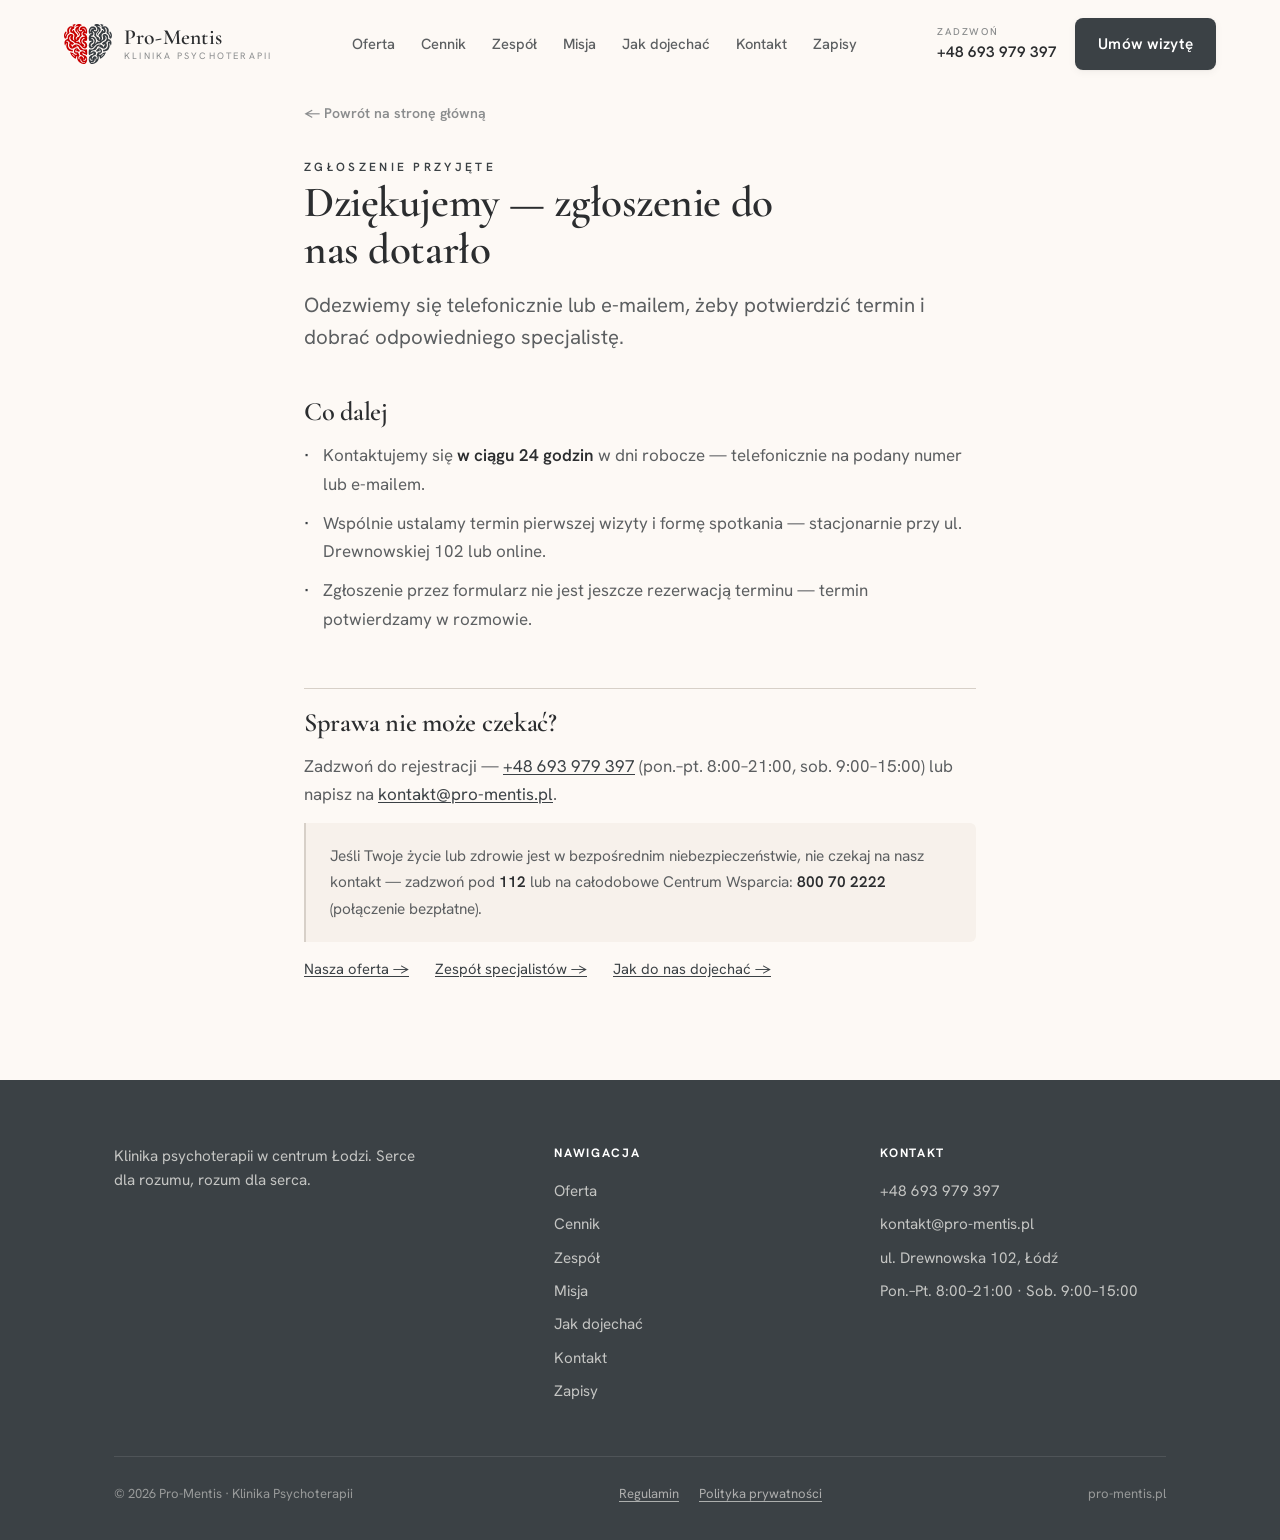
==== dziekujemy.html @ 6a3ab90f "Strony prawne, widget ZnanyLekarz i audyt przed startem Dokumenty klienta jako podstrony: - regulami" ====
<!DOCTYPE html>
<html lang="pl"
      data-atmo="cream"
      data-accent="minimal"
      data-anim="scale"
      data-shape="sharp"
      data-density="regular"
      data-font="cormorant"
      data-bodyfont="hanken">
<head>
<meta charset="UTF-8">
<meta name="viewport" content="width=device-width, initial-scale=1.0">
<title>Dziękujemy za zgłoszenie — Pro-Mentis</title>
<meta name="description" content="Zgłoszenie do Kliniki Psychoterapii Pro-Mentis zostało przyjęte — odezwiemy się w ciągu 24 godzin, żeby potwierdzić termin.">
<meta name="robots" content="noindex, follow">
<link rel="icon" type="image/svg+xml" href="assets/img/logo-heart.svg">
<link rel="preconnect" href="https://fonts.googleapis.com">
<link rel="preconnect" href="https://fonts.gstatic.com" crossorigin>
<link href="https://fonts.googleapis.com/css2?family=Cormorant+Garamond:ital,wght@0,500;0,600;0,700;1,500;1,600&family=Hanken+Grotesk:wght@400;500;600;700&display=swap" rel="stylesheet">
<link rel="stylesheet" href="assets/css/styles.css">
<link rel="stylesheet" href="assets/css/variants.css">
</head>
<body>

<!-- ============ HEADER ============ -->
<header class="site-header" id="header">
  <a class="brand" href="index.html" aria-label="Pro-Mentis — strona główna">
    <img src="assets/img/logo-heart.svg" alt="">
    <span class="brand-text">
      <b>Pro-Mentis</b>
      <span>Klinika Psychoterapii</span>
    </span>
  </a>

  <nav class="nav" id="nav-main" aria-label="Główna nawigacja">
    <div class="nav-links">
      <a href="index.html#oferta">Oferta</a>
      <a href="index.html#cennik">Cennik</a>
      <a href="index.html#zespol">Zespół</a>
      <a href="index.html#misja">Misja</a>
      <a href="index.html#dojazd">Jak dojechać</a>
      <a href="index.html#kontakt">Kontakt</a>
      <a href="index.html#zapisy">Zapisy</a>
    </div>
    <a class="nav-phone" href="tel:+48693979397">Zadzwoń: +48 693 979 397</a>
  </nav>

  <div class="header-cta">
    <a class="phone-link" href="tel:+48693979397">
      <span class="phone-text"><small>Zadzwoń</small>+48 693 979 397</span>
    </a>
    <a class="btn btn-primary" href="index.html#zapisy">Umów wizytę</a>
    <button class="menu-toggle" type="button" aria-label="Menu nawigacji" aria-expanded="false" aria-controls="nav-main">
      <span></span><span></span><span></span>
    </button>
  </div>
</header>

<main id="top">
  <section class="legal legal-thanks">
    <div class="wrap">
      <a class="legal-back" href="index.html">← Powrót na stronę główną</a>

      <div class="legal-head">
        <span class="eyebrow">Zgłoszenie przyjęte</span>
        <h1>Dziękujemy — zgłoszenie do nas dotarło</h1>
        <p class="lede">Odezwiemy się telefonicznie lub e-mailem, żeby potwierdzić termin i dobrać odpowiedniego specjalistę.</p>
      </div>

      <div class="legal-body">
        <h2>Co dalej</h2>
        <ul class="legal-plain">
          <li>Kontaktujemy się <b>w ciągu 24 godzin</b> w dni robocze — telefonicznie na podany numer lub e-mailem.</li>
          <li>Wspólnie ustalamy termin pierwszej wizyty i formę spotkania — stacjonarnie przy ul. Drewnowskiej 102 lub online.</li>
          <li>Zgłoszenie przez formularz nie jest jeszcze rezerwacją terminu — termin potwierdzamy w rozmowie.</li>
        </ul>

        <h2>Sprawa nie może czekać?</h2>
        <p>Zadzwoń do rejestracji — <a href="tel:+48693979397">+48 693 979 397</a> (pon.–pt. 8:00–21:00, sob. 9:00–15:00) lub napisz na <a href="mailto:kontakt@pro-mentis.pl">kontakt@pro-mentis.pl</a>.</p>
        <p class="legal-note">Jeśli Twoje życie lub zdrowie jest w bezpośrednim niebezpieczeństwie, nie czekaj na nasz kontakt — zadzwoń pod <b>112</b> lub na całodobowe Centrum Wsparcia: <b>800 70 2222</b> (połączenie bezpłatne).</p>

        <p class="legal-sibling">
          <a href="index.html#oferta">Nasza oferta →</a>
          <a href="index.html#zespol">Zespół specjalistów →</a>
          <a href="index.html#dojazd">Jak do nas dojechać →</a>
        </p>
      </div>
    </div>
  </section>
</main>

<!-- ============ FOOTER ============ -->
<footer class="site-footer">
  <div class="wrap">
    <div class="footer-top">
      <div class="footer-brand">
        <p>Klinika psychoterapii w centrum Łodzi. Serce dla rozumu, rozum dla serca.</p>
      </div>
      <div class="footer-col">
        <h5>Nawigacja</h5>
        <a href="index.html#oferta">Oferta</a>
        <a href="index.html#cennik">Cennik</a>
        <a href="index.html#zespol">Zespół</a>
        <a href="index.html#misja">Misja</a>
        <a href="index.html#dojazd">Jak dojechać</a>
        <a href="index.html#kontakt">Kontakt</a>
        <a href="index.html#zapisy">Zapisy</a>
      </div>
      <div class="footer-col">
        <h5>Kontakt</h5>
        <a href="tel:+48693979397">+48 693 979 397</a>
        <a href="mailto:kontakt@pro-mentis.pl">kontakt@pro-mentis.pl</a>
        <a href="https://www.google.com/maps/search/?api=1&amp;query=ul.+Drewnowska+102,+Łódź" target="_blank" rel="noopener">ul. Drewnowska 102, Łódź</a>
        <p>Pon.–Pt. 8:00–21:00 · Sob. 9:00–15:00</p>
      </div>
    </div>
    <div class="footer-bottom">
      <span>© 2026 Pro-Mentis · Klinika Psychoterapii</span>
      <span class="footer-legal">
        <a href="regulamin.html">Regulamin</a>
        <a href="polityka-prywatnosci.html">Polityka prywatności</a>
      </span>
      <span>pro-mentis.pl</span>
    </div>
  </div>
</footer>

<!-- ============ SCRIPTS ============ -->
<script>
/* menu mobilne + sticky header — te same efekty co na stronie głównej */
(function () {
  var header = document.getElementById('header');
  var toggle = header && header.querySelector('.menu-toggle');
  var nav = document.getElementById('nav-main');
  if (!toggle || !nav) return;
  var close = function () {
    header.classList.remove('nav-open');
    toggle.setAttribute('aria-expanded', 'false');
  };
  toggle.addEventListener('click', function () {
    var open = header.classList.toggle('nav-open');
    toggle.setAttribute('aria-expanded', open ? 'true' : 'false');
  });
  Array.prototype.forEach.call(nav.querySelectorAll('a'), function (link) {
    link.addEventListener('click', close);
  });
  document.addEventListener('keydown', function (e) { if (e.key === 'Escape') close(); });
  document.addEventListener('click', function (e) {
    if (header.classList.contains('nav-open') && !header.contains(e.target)) close();
  });
  window.addEventListener('resize', function () { if (window.innerWidth > 980) close(); });
})();

/* sticky header */
(function () {
  var header = document.getElementById('header');
  var onScroll = function () {
    if (window.scrollY > 60) header.classList.add('scrolled');
    else header.classList.remove('scrolled');
  };
  window.addEventListener('scroll', onScroll, { passive: true });
  onScroll();
})();
</script>

</body>
</html>
---- assets/css/styles.css ----
/* ============================================================
   Pro-Mentis — Klinika Psychoterapii
   Warm, calm, editorial. Brand: heart+brain (red #ce351e / charcoal #3b4145)
   ============================================================ */

/* ---------- Design tokens ---------- */
:root {
  /* warm neutral surfaces (atmosphere: "cream" default) */
  --bg:        oklch(0.985 0.007 73);
  --surface:   oklch(0.962 0.011 71);
  --surface-2: oklch(0.935 0.014 69);
  --line:      oklch(0.86 0.013 68);

  /* ink */
  --ink:       #2b2d2f;
  --ink-soft:  #5c5f61;
  --ink-faint: #8b8d8e;

  /* brand */
  --red:       #ce351e;
  --red-deep:  #a82a17;
  --charcoal:  #3b4145;
  --clay:      oklch(0.7 0.035 60);

  /* accent driver (tweakable intensity) */
  --accent:        var(--red);
  --accent-ink:    var(--red-deep);
  --accent-tint:   color-mix(in oklab, var(--red) 9%, var(--bg));
  --accent-line:   color-mix(in oklab, var(--red) 30%, var(--line));

  --font-display: "Cormorant Garamond", Georgia, serif;
  --font-body:    "Hanken Grotesk", system-ui, sans-serif;

  --maxw: 1180px;
  --pad: clamp(20px, 5vw, 64px);
  --radius: 4px;

  --shadow-sm: 0 1px 2px rgba(43,45,47,.04), 0 2px 8px rgba(43,45,47,.05);
  --shadow-md: 0 6px 24px rgba(43,45,47,.07), 0 2px 6px rgba(43,45,47,.05);
  --shadow-lg: 0 24px 60px -20px rgba(43,45,47,.22);
}

/* atmosphere variants */
:root[data-atmo="paper"] {
  --bg:        oklch(0.992 0.004 78);
  --surface:   oklch(0.97 0.006 76);
  --surface-2: oklch(0.945 0.008 74);
  --line:      oklch(0.88 0.008 72);
}
:root[data-atmo="cool"] {
  --bg:        oklch(0.984 0.004 230);
  --surface:   oklch(0.958 0.006 232);
  --surface-2: oklch(0.93 0.008 234);
  --line:      oklch(0.87 0.008 235);
  --ink:       #2a2e31;
  --ink-soft:  #565b5f;
  --clay:      oklch(0.7 0.02 235);
}

/* accent intensity variants */
:root[data-accent="minimal"] {
  --accent:      var(--charcoal);
  --accent-ink:  var(--charcoal);
  --accent-tint: color-mix(in oklab, var(--charcoal) 7%, var(--bg));
  --accent-line: var(--line);
}
:root[data-accent="expressive"] {
  --accent-tint: color-mix(in oklab, var(--red) 14%, var(--bg));
  --accent-line: color-mix(in oklab, var(--red) 45%, var(--line));
}

/* heading font variants */
:root[data-font="lora"]     { --font-display: "Lora", Georgia, serif; }
:root[data-font="playfair"] { --font-display: "Playfair Display", Georgia, serif; }

/* ---------- Reset ---------- */
*, *::before, *::after { box-sizing: border-box; }
* { margin: 0; }
html { scroll-behavior: smooth; -webkit-text-size-adjust: 100%; }
@media (prefers-reduced-motion: reduce) { html { scroll-behavior: auto; } }
body {
  font-family: var(--font-body);
  color: var(--ink);
  background: var(--bg);
  line-height: 1.6;
  font-size: 17px;
  -webkit-font-smoothing: antialiased;
  text-rendering: optimizeLegibility;
  overflow-x: hidden;
}
img { display: block; max-width: 100%; }
a { color: inherit; text-decoration: none; }
button { font: inherit; cursor: pointer; border: none; background: none; color: inherit; }
:focus-visible { outline: 2px solid var(--accent); outline-offset: 3px; border-radius: 2px; }

/* ---------- Type ---------- */
h1, h2, h3, h4 { font-family: var(--font-display); font-weight: 600; line-height: 1.08; letter-spacing: -0.01em; color: var(--ink); }
.display { font-size: clamp(2.6rem, 6.5vw, 5.4rem); font-weight: 600; }
.eyebrow {
  font-family: var(--font-body);
  font-size: 0.74rem; font-weight: 600;
  letter-spacing: 0.28em; text-transform: uppercase;
  color: var(--accent-ink);
}
.eyebrow.muted { color: var(--ink-faint); }
.lede { font-size: clamp(1.05rem, 1.6vw, 1.28rem); color: var(--ink-soft); line-height: 1.6; text-wrap: pretty; }
.section-title { font-size: clamp(2rem, 4vw, 3.1rem); }

/* ---------- Layout ---------- */
.wrap { max-width: var(--maxw); margin: 0 auto; padding-inline: var(--pad); }
/* `main >` — tylko sekcje najwyższego poziomu; zagnieżdżone (np. grupy cennika) bez odstępu */
main > section { padding-block: clamp(72px, 11vh, 140px); }
.section-head { max-width: 640px; margin-bottom: clamp(36px, 5vw, 60px); }
.section-head .eyebrow { display: block; margin-bottom: 18px; }
.section-head .lede { margin-top: 18px; }

/* ---------- Buttons ---------- */
.btn {
  display: inline-flex; align-items: center; gap: 0.6em;
  padding: 0.9em 1.5em; border-radius: 8px;
  font-weight: 600; font-size: 0.96rem; letter-spacing: 0.01em;
  transition: transform .25s cubic-bezier(.2,.7,.3,1), background .25s, color .25s, box-shadow .25s;
  white-space: nowrap;
}
.btn-primary { background: var(--accent); color: #fff; box-shadow: var(--shadow-sm); }
.btn-primary:hover { background: var(--accent-ink); transform: translateY(-2px); box-shadow: var(--shadow-md); }
.btn-ghost { color: var(--ink); border: 1px solid var(--line); background: color-mix(in oklab, var(--bg) 60%, transparent); }
.btn-ghost:hover { border-color: var(--ink); transform: translateY(-2px); }
.btn .arrow { transition: transform .25s; }
.btn:hover .arrow { transform: translateX(3px); }

/* ---------- Header ---------- */
.site-header {
  position: fixed; inset: 0 0 auto 0; z-index: 100;
  display: flex; align-items: center; justify-content: space-between;
  gap: 24px; padding: 18px var(--pad);
  transition: background .4s ease, box-shadow .4s ease, padding .4s ease, border-color .4s;
  border-bottom: 1px solid transparent;
}
.site-header.scrolled {
  background: color-mix(in oklab, var(--bg) 86%, transparent);
  backdrop-filter: blur(14px) saturate(1.1);
  -webkit-backdrop-filter: blur(14px) saturate(1.1);
  box-shadow: var(--shadow-sm);
  border-bottom-color: var(--line);
  padding-block: 12px;
}
.brand { display: flex; align-items: center; gap: 12px; }
.brand img { height: 40px; width: auto; transition: height .4s ease; }
.site-header.scrolled .brand img { height: 34px; }
.brand-text { display: flex; flex-direction: column; line-height: 1; }
.brand-text b { font-family: var(--font-display); font-weight: 600; font-size: 1.35rem; letter-spacing: 0.01em; }
.brand-text span { font-size: 0.58rem; letter-spacing: 0.24em; text-transform: uppercase; color: var(--ink-faint); margin-top: 3px; }

.nav { display: flex; align-items: center; gap: 30px; }
.nav-links { display: flex; gap: 26px; }
.nav-links a { font-size: 0.92rem; font-weight: 500; color: var(--ink-soft); position: relative; padding-block: 4px; transition: color .2s; }
.nav-links a::after { content: ""; position: absolute; left: 0; bottom: 0; height: 1.5px; width: 0; background: var(--accent); transition: width .25s ease; }
.nav-links a:hover { color: var(--ink); }
.nav-links a:hover::after { width: 100%; }
.header-cta { display: flex; align-items: center; gap: 18px; }
.phone-link { display: inline-flex; align-items: center; gap: 8px; font-weight: 600; font-size: 0.95rem; color: var(--ink); }
.phone-link span small { display: block; font-size: 0.62rem; font-weight: 500; letter-spacing: 0.18em; text-transform: uppercase; color: var(--ink-faint); }

/* hamburger — bazowo ukryty, włącza się razem ze schowaniem .nav-links (≤980px) */
.menu-toggle {
  display: none; flex-direction: column; align-items: center; justify-content: center;
  gap: 4px; width: 42px; height: 42px; flex: none; padding: 0;
  background: transparent; border: 1px solid var(--line); border-radius: 8px; cursor: pointer;
  transition: border-color .2s, background .2s;
}
.menu-toggle:hover { border-color: var(--accent-line); background: var(--accent-tint); }
.menu-toggle:focus-visible { outline: 2px solid var(--accent); outline-offset: 2px; }
.menu-toggle span { display: block; width: 18px; height: 1.5px; background: var(--ink); transition: transform .25s, opacity .2s; }
.site-header.nav-open .menu-toggle span:nth-child(1) { transform: translateY(5.5px) rotate(45deg); }
.site-header.nav-open .menu-toggle span:nth-child(2) { opacity: 0; }
.site-header.nav-open .menu-toggle span:nth-child(3) { transform: translateY(-5.5px) rotate(-45deg); }
.nav-phone { display: none; }

/* ---------- HERO ---------- */
.hero { position: relative; padding-top: clamp(120px, 17vh, 200px); padding-bottom: clamp(60px, 9vh, 120px); overflow: hidden; }
.hero-eyebrow { display: inline-flex; align-items: center; gap: 12px; margin-bottom: 28px; }
.hero-eyebrow .heart-mini { height: 26px; width: auto; }
.hero-title { font-family: var(--font-display); font-weight: 600; line-height: 1.02; letter-spacing: -0.015em; color: var(--ink); }
.hero-title .l2 { display: block; }
.hero-title em { font-style: italic; color: var(--accent-ink); }
.hero-lede { margin-top: 28px; max-width: 30ch; }
.hero-actions { margin-top: 40px; display: flex; gap: 16px; flex-wrap: wrap; }
.hero-meta { margin-top: 46px; display: flex; gap: 36px; flex-wrap: wrap; }
.hero-meta .mi { display: flex; flex-direction: column; gap: 3px; }
.hero-meta .mi b { font-family: var(--font-display); font-size: 1.7rem; font-weight: 600; font-variant-numeric: lining-nums; }
.hero-meta .mi span { font-size: 0.8rem; color: var(--ink-soft); }

/* hero art */
.hero-art { position: relative; }
.hero-heart { width: 100%; height: auto; }
.hero-photo { position: relative; aspect-ratio: 4/5; border-radius: 8px; overflow: hidden; box-shadow: var(--shadow-lg); }

/* default = "centered" */
.hero[data-hero="centered"] .hero-inner { text-align: center; display: flex; flex-direction: column; align-items: center; }
.hero[data-hero="centered"] .hero-eyebrow { justify-content: center; }
.hero[data-hero="centered"] .hero-title { font-size: clamp(2.7rem, 7vw, 5.6rem); }
.hero[data-hero="centered"] .hero-title .l2 { margin-left: 1.2em; }
.hero[data-hero="centered"] .hero-lede { margin-inline: auto; }
.hero[data-hero="centered"] .hero-actions { justify-content: center; }
.hero[data-hero="centered"] .hero-meta { justify-content: center; }
.hero[data-hero="centered"] .hero-art { display: none; }
.hero[data-hero="centered"] .hero-bg-heart {
  position: absolute; top: -8%; left: 50%; transform: translateX(-50%);
  width: min(420px, 60vw); opacity: 0.06; z-index: -1; pointer-events: none;
}

/* "split" = text left, photo right */
.hero[data-hero="split"] .hero-inner { display: grid; grid-template-columns: 1.05fr 0.95fr; gap: clamp(32px, 6vw, 80px); align-items: center; }
.hero[data-hero="split"] .hero-title { font-size: clamp(2.4rem, 5vw, 4.6rem); }
.hero[data-hero="split"] .hero-title .l2 { margin-left: 0.8em; }
.hero[data-hero="split"] .hero-heart { display: none; }
.hero[data-hero="split"] .hero-bg-heart { display: none; }

/* "editorial" = oversized type, faint big heart behind */
.hero[data-hero="editorial"] .hero-inner { position: relative; }
.hero[data-hero="editorial"] .hero-title { font-size: clamp(3rem, 10vw, 8rem); max-width: 14ch; }
.hero[data-hero="editorial"] .hero-title .l2 { margin-left: 1.6em; color: var(--accent-ink); }
.hero[data-hero="editorial"] .hero-lede { max-width: 42ch; }
.hero[data-hero="editorial"] .hero-photo { display: none; }
.hero[data-hero="editorial"] .hero-art { position: absolute; top: -6%; right: -2%; width: min(440px, 42vw); z-index: -1; }
.hero[data-hero="editorial"] .hero-heart { opacity: 0.12; }
.hero[data-hero="editorial"] .hero-bg-heart { display: none; }

/* ---------- Placeholder visual ---------- */
.ph {
  position: relative; overflow: hidden;
  background:
    repeating-linear-gradient(135deg,
      color-mix(in oklab, var(--clay) 16%, var(--surface)) 0 11px,
      var(--surface) 11px 22px);
  border: 1px solid var(--line);
  display: grid; place-items: center;
  color: var(--ink-faint);
}
.ph::after {
  content: attr(data-label);
  font-family: ui-monospace, "SF Mono", Menlo, monospace;
  font-size: 0.72rem; letter-spacing: 0.06em;
  padding: 6px 12px; border-radius: 100px;
  background: color-mix(in oklab, var(--bg) 80%, transparent);
  border: 1px solid var(--line);
  color: var(--ink-soft);
}

/* ---------- Oferta ---------- */
.offer { background: var(--surface); }
.offer-grid { display: grid; grid-template-columns: repeat(3, 1fr); gap: 1px; background: var(--line); border: 1px solid var(--line); border-radius: 8px; overflow: hidden; }
.offer-card {
  background: var(--bg); padding: 38px 32px; display: flex; flex-direction: column; gap: 14px;
  transition: background .3s, transform .3s;
}
.offer-card:hover { background: var(--accent-tint); }
.offer-card .num { font-family: ui-monospace, monospace; font-size: 0.78rem; color: var(--accent-ink); letter-spacing: 0.1em; }
.offer-card h3 { font-size: 1.5rem; }
.offer-card p { color: var(--ink-soft); font-size: 0.98rem; }
.offer-card .more { margin-top: auto; font-weight: 600; font-size: 0.9rem; color: var(--accent-ink); display: inline-flex; gap: 6px; align-items: center; opacity: 0; transform: translateY(4px); transition: opacity .3s, transform .3s; }
.offer-card:hover .more { opacity: 1; transform: translateY(0); }
/* samotny kafel w ostatnim wierszu rozciąga się na całą szerokość — inaczej siatka
   (komórki rozdzielone tłem) kończy się pustym prostokątem */
.offer-grid > .offer-card:last-child:nth-child(3n + 1) { grid-column: 1 / -1; }

/* ---------- Zespół ---------- */
.team-grid { display: grid; grid-template-columns: repeat(auto-fill, minmax(220px, 1fr)); gap: 28px; }
.member { display: flex; flex-direction: column; }
.member .portrait { aspect-ratio: 4/5; border-radius: 6px; }
.member h3 { font-size: 1.3rem; margin-top: 18px; }
.member .role { font-size: 0.82rem; font-weight: 600; letter-spacing: 0.04em; color: var(--accent-ink); text-transform: uppercase; margin-top: 4px; }
.member p { font-size: 0.93rem; color: var(--ink-soft); margin-top: 10px; }
.member .portrait img { width: 100%; height: 100%; object-fit: cover; object-position: center top; border-radius: 6px; display: block; }

/* Detailed profiles — three-up grid of expandable cards */
.team-grid.profiles { grid-template-columns: repeat(3, minmax(0, 1fr)); gap: 30px; align-items: stretch; }
.member-detailed { background: var(--surface); border: 1px solid var(--accent-line); border-radius: 8px; padding: 24px 26px 26px; overflow-wrap: break-word; }
.member-detailed .portrait { aspect-ratio: 1/1; margin: -24px -26px 0; border-radius: 8px 8px 0 0; overflow: hidden; }
.member-detailed .portrait img { border-radius: 8px 8px 0 0; object-position: center 20%; }
.member-detailed h3 { margin-top: 20px; font-size: 1.45rem; }
.member-detailed .role { line-height: 1.5; }
.member-quote { margin: 18px 0 0; padding: 14px 18px; border-left: 2px solid var(--accent-line); background: var(--bg); border-radius: 0 6px 6px 0; font-family: var(--font-display); font-style: italic; font-size: 1.02rem; color: var(--ink-soft); }
.member-quote::before { content: "„"; }
.member-quote::after { content: "”"; }
.member-creds { margin-top: 20px; }
.member-creds h4 { font-size: 0.78rem; font-weight: 700; letter-spacing: 0.06em; text-transform: uppercase; color: var(--accent-ink); margin-top: 20px; padding-bottom: 8px; border-bottom: 1px solid var(--accent-line); }
.member-creds h4:first-child { margin-top: 0; }
.member-creds ul { list-style: none; margin: 12px 0 0; padding: 0; }
.member-creds li { position: relative; padding-left: 18px; margin-top: 9px; font-size: 0.9rem; color: var(--ink-soft); line-height: 1.5; }
.member-creds li::before { content: "•"; position: absolute; left: 2px; color: var(--accent-ink); }
.member-creds li b { color: var(--ink); font-weight: 600; }
.member-detailed .member-superv { font-style: italic; font-size: 0.86rem; margin-top: 20px; padding-top: 16px; border-top: 1px solid var(--accent-line); }

/* godziny przyjęć w karcie terapeuty */
.member-hours { margin-top: 20px; padding-top: 16px; border-top: 1px solid var(--accent-line); }
.member-hours h4 {
  font-family: var(--font-body); font-size: 0.7rem; font-weight: 700;
  letter-spacing: 0.14em; text-transform: uppercase; color: var(--ink-faint);
}
.member-hours ul { list-style: none; margin: 11px 0 0; padding: 0; display: flex; flex-direction: column; gap: 5px; }
.member-hours li { display: flex; align-items: baseline; justify-content: space-between; gap: 12px; font-size: 0.88rem; }
.member-hours li span { color: var(--ink-soft); }
.member-hours li b { font-weight: 600; color: var(--ink); font-variant-numeric: lining-nums; white-space: nowrap; }
.member-hours .member-hours-none { margin-top: 10px; font-size: 0.86rem; font-style: italic; color: var(--ink-soft); }

/* „Pełny profil” — rozwijana część karty */
/* auto = przyklejone do dołu karty, żeby przyciski w wierszu były w jednej linii */
.member-more { margin-top: auto; padding-top: 20px; }
/* gdy któryś profil jest rozwinięty, wracamy do naturalnych wysokości — inaczej
   pozostałe karty w wierszu rozciągają się i zostaje w nich pusta przestrzeń */
.team-grid.profiles.has-open { align-items: start; }
.team-grid.profiles.has-open .member-more { margin-top: 20px; }
.member-more > summary {
  list-style: none; cursor: pointer; user-select: none;
  display: inline-flex; align-items: center; gap: 8px;
  font-family: var(--font-body); font-size: 0.82rem; font-weight: 600;
  letter-spacing: 0.04em; color: var(--accent-ink);
  padding: 9px 16px; border: 1px solid var(--accent-line); border-radius: 100px;
  transition: background .2s, border-color .2s;
}
.member-more > summary::-webkit-details-marker { display: none; }
.member-more > summary::after { content: "▾"; font-size: 0.85em; line-height: 1; transition: transform .25s; }
.member-more[open] > summary::after { transform: rotate(180deg); }
.member-more > summary:hover { background: var(--accent-tint); }
.member-more-body { margin-top: 20px; }
.member-more-body > p:first-child { margin-top: 0; }

/* przy 3 kolumnach: samotna karta w ostatnim rzędzie ląduje na środku, nie z lewej */
@media (min-width: 1081px) {
  .team-grid.profiles > .member:last-child:nth-child(3n + 1) { grid-column: 2; }
}
@media (max-width: 1080px) and (min-width: 781px) {
  .team-grid.profiles { grid-template-columns: repeat(2, minmax(0, 1fr)); }
}
@media (max-width: 780px) {
  /* minmax(0, …) a nie 1fr — inaczej kolumna rozciąga się do min-content karty
     (długie nazwy uczelni) i na wąskich ekranach wychodzi poza siatkę */
  .team-grid.profiles { grid-template-columns: minmax(0, 1fr); gap: 32px; }
}
.team-note { margin-top: 40px; padding: 22px 26px; border-left: 2px solid var(--accent-line); background: var(--surface); border-radius: 0 6px 6px 0; color: var(--ink-soft); font-size: 0.95rem; max-width: 620px; }

/* ---------- Misja ---------- */
.mission { background: var(--charcoal); color: #f3f1ee; position: relative; overflow: hidden; }
.mission .eyebrow { color: color-mix(in oklab, var(--red) 75%, #fff); }
.mission .wrap { position: relative; z-index: 1; }
.mission-quote { font-family: var(--font-display); font-weight: 500; font-size: clamp(1.8rem, 4vw, 3.1rem); line-height: 1.18; letter-spacing: -0.01em; max-width: 18ch; margin-top: 22px; text-wrap: balance; }
.mission-quote em { font-style: italic; color: color-mix(in oklab, var(--red) 80%, #fff); }
.mission-body { margin-top: 34px; display: grid; grid-template-columns: repeat(3, 1fr); gap: 30px; max-width: 900px; }
.mission-body .mb h4 { font-size: 1.15rem; color: #fff; font-family: var(--font-body); font-weight: 700; }
.mission-body .mb p { color: rgba(243,241,238,.7); font-size: 0.95rem; margin-top: 8px; }
.mission-heart { position: absolute; right: -60px; bottom: -60px; width: 360px; opacity: 0.08; z-index: 0; }
.mission-photo { margin-top: clamp(32px, 4vw, 44px); max-width: 460px; }
.mission-photo img { width: 100%; height: auto; border-radius: 8px; box-shadow: var(--shadow-lg); }
.mission-photo figcaption {
  margin-top: 12px; font-size: 0.8rem; letter-spacing: 0.04em;
  text-transform: uppercase; color: rgba(243,241,238,.55);
}

/* ---------- Dojazd ---------- */
.locate-grid { display: grid; grid-template-columns: 1.3fr 1fr; gap: 40px; align-items: stretch; }
.map-ph { border-radius: 10px; min-height: 420px; }
.map-embed { width: 100%; height: 100%; min-height: 420px; border: 0; border-radius: 10px; display: block; }
.locate-card { display: flex; flex-direction: column; gap: 26px; }
.locate-block h4 { font-family: var(--font-body); font-size: 0.78rem; font-weight: 700; letter-spacing: 0.16em; text-transform: uppercase; color: var(--ink-faint); margin-bottom: 8px; }
.locate-block p { color: var(--ink); font-size: 1.05rem; }
.locate-block p .land { color: var(--ink-soft); font-size: 0.95rem; }
.locate-divider { height: 1px; background: var(--line); }
.locate-lines { list-style: none; margin: 12px 0 0; padding: 0; display: flex; flex-direction: column; gap: 7px; }
.locate-lines li { font-size: 0.98rem; color: var(--ink); font-variant-numeric: lining-nums; }
.locate-lines li span {
  display: inline-block; min-width: 88px;
  font-family: var(--font-body); font-size: 0.72rem; font-weight: 700;
  letter-spacing: 0.12em; text-transform: uppercase; color: var(--ink-faint);
}

.locate-photos { margin-top: clamp(26px, 3.4vw, 40px); display: grid; grid-template-columns: 2fr 1fr; gap: 18px; }
.locate-photos figure { margin: 0; }
.locate-photos img { width: 100%; height: auto; display: block; border-radius: 10px; box-shadow: var(--shadow-sm); }
.locate-photos figcaption { margin-top: 10px; font-family: var(--font-body); font-size: 0.86rem; line-height: 1.5; color: var(--ink-faint); }

/* ---------- Kontakt / widżet ---------- */
.contact { background: var(--surface); }
.contact-grid { display: grid; grid-template-columns: 1fr 0.9fr; gap: 48px; align-items: start; }
.widget-ph { min-height: 460px; border-radius: 12px; background:
    repeating-linear-gradient(135deg,
      color-mix(in oklab, var(--clay) 14%, var(--bg)) 0 11px, var(--bg) 11px 22px);
  border: 1px solid var(--line); display: grid; place-items: center; padding: 40px; }
/* .widget-ph trzyma pozycję w siatce (i w wariantach układu z variants.css);
   .widget-live zdejmuje z niego wygląd zaślepki, bo w środku jest już widżet */
.widget-ph.widget-live { min-height: 0; padding: 0; border: 0; background: none; display: block; max-width: 420px; }
.widget-ph.widget-live iframe { display: block; max-width: 100%; }
.widget-note { margin-top: 16px; font-family: var(--font-body); font-size: 0.86rem; line-height: 1.55; color: var(--ink-faint); }
.widget-note a { color: var(--accent-ink); text-decoration: underline; text-underline-offset: 2px; }
/* zapasowy odnośnik — widoczny tylko wtedy, gdy skrypt ZnanyLekarza się nie wczyta
   (blokada skryptów, brak sieci); po wczytaniu widżet sam go chowa */
.widget-ph.widget-live .zl-facility-url {
  display: inline-flex; align-items: center; gap: 8px;
  font-family: var(--font-body); font-size: 0.94rem; font-weight: 600;
  color: var(--accent-ink); text-decoration: underline; text-underline-offset: 3px;
}
.contact-info { display: flex; flex-direction: column; gap: 28px; }
.ci-row { display: flex; gap: 16px; align-items: flex-start; }
.ci-row .ic { width: 42px; height: 42px; flex: none; border-radius: 50%; background: var(--accent-tint); display: grid; place-items: center; color: var(--accent-ink); }
.ci-row .ic svg { width: 19px; height: 19px; }
.ci-row h4 { font-family: var(--font-body); font-size: 0.76rem; font-weight: 700; letter-spacing: 0.14em; text-transform: uppercase; color: var(--ink-faint); }
.ci-row .big { font-family: var(--font-display); font-size: 1.55rem; font-weight: 600; color: var(--ink); margin-top: 2px; font-variant-numeric: lining-nums; font-feature-settings: "lnum" 1; }
.ci-row p { color: var(--ink-soft); font-size: 0.95rem; margin-top: 2px; }

/* ---------- Cennik ---------- */
/* mały „chip” — używany w legendzie cennika i przy pozycjach */
.tag {
  display: inline-block;
  font-family: var(--font-body); font-size: 0.66rem; font-weight: 700;
  letter-spacing: 0.08em; text-transform: uppercase; line-height: 1.5;
  color: var(--ink-soft); background: var(--surface);
  border: 1px solid var(--line); border-radius: 100px;
  padding: 3px 10px; white-space: nowrap;
}
/* chip, który naprawdę prowadzi do formularza */
a.tag-link {
  text-decoration: none; cursor: pointer;
  transition: color .18s, border-color .18s, background-color .18s;
}
a.tag-link:hover { color: var(--accent-ink); border-color: var(--accent-line); background: var(--accent-tint); }
a.tag-link:focus-visible { outline: 2px solid var(--accent); outline-offset: 2px; }
/* kanał zapisu jeszcze nieuruchomiony — chip informacyjny, nieklikalny */
.tag-soon { border-style: dashed; color: var(--ink-faint); cursor: default; }

.price-legend { max-width: 860px; margin-bottom: clamp(28px, 4vw, 40px); }
.price-legend .eyebrow { display: block; margin-bottom: 14px; }
.price-legend ul { list-style: none; margin: 0; padding: 0; display: flex; flex-direction: column; gap: 9px; }
.price-legend li { display: flex; align-items: baseline; gap: 10px; font-size: 0.9rem; color: var(--ink-soft); }
.price-legend li > span:last-child { flex: 1 1 auto; }
.price-legend li .tag { flex: none; }
.price-legend a { color: var(--accent-ink); text-decoration: underline; text-underline-offset: 2px; }
.price-legend a.tag-link { color: var(--ink-soft); text-decoration: none; }
.price-legend a.tag-link:hover { color: var(--accent-ink); }
.price-legend-soon { margin-top: 14px; font-size: 0.88rem; font-style: italic; color: var(--ink-faint); }
.price-legend-soon b { font-style: normal; font-weight: 600; color: var(--ink-soft); }

.price-groups { max-width: 860px; display: flex; flex-direction: column; gap: 26px; }
.price-group { border: 1px solid var(--line); border-radius: 10px; overflow: hidden; background: var(--bg); box-shadow: var(--shadow-sm); }
.price-group-head {
  font-family: var(--font-body); font-size: 0.76rem; font-weight: 700;
  letter-spacing: 0.16em; text-transform: uppercase; color: var(--ink-faint);
  padding: 17px 30px 15px; background: var(--surface); border-bottom: 1px solid var(--line);
}
.price-group-note { padding: 15px 30px 0; font-size: 0.9rem; color: var(--ink-soft); }
.price-group-note a { color: var(--accent-ink); text-decoration: underline; text-underline-offset: 2px; }

.price-row { display: flex; align-items: baseline; justify-content: space-between; gap: 24px; padding: 20px 30px; }
.price-row + .price-row { border-top: 1px solid var(--line); }
.price-group-note + .price-row { border-top: none; }
.price-info h4 { font-size: 1.2rem; line-height: 1.25; }
.price-info .price-dur { display: block; margin-top: 5px; font-family: var(--font-body); font-size: 0.88rem; color: var(--ink-soft); }
.price-book { display: flex; flex-wrap: wrap; gap: 6px; margin-top: 11px; }
.price-amount { font-family: var(--font-display); font-size: 1.6rem; font-weight: 600; color: var(--accent-ink); white-space: nowrap; text-align: right; font-variant-numeric: lining-nums; }
.price-amount small { display: block; margin-top: 3px; font-family: var(--font-body); font-size: 0.7rem; font-weight: 500; letter-spacing: 0.03em; color: var(--ink-faint); }
.price-amount.price-free { font-size: 1.15rem; font-style: italic; color: var(--ink-soft); }

.price-note { margin-top: 28px; max-width: 860px; padding: 18px 22px; border-left: 2px solid var(--accent-line); background: var(--surface); border-radius: 0 6px 6px 0; color: var(--ink-soft); font-size: 0.98rem; }
.price-note b { color: var(--ink); font-weight: 600; }

/* ---------- Godziny przyjęć (tabela zbiorcza) ---------- */
.hours { margin-top: clamp(44px, 6vw, 72px); }
.hours h3 { font-size: clamp(1.5rem, 2.6vw, 1.9rem); }
.hours-lede { margin-top: 8px; color: var(--ink-soft); font-size: 0.95rem; }
.table-scroll { margin-top: 22px; overflow-x: auto; border: 1px solid var(--line); border-radius: 10px; background: var(--bg); box-shadow: var(--shadow-sm); }
.hours-table { width: 100%; min-width: 700px; border-collapse: collapse; font-size: 0.88rem; }
.hours-table th, .hours-table td { padding: 13px 16px; text-align: left; border-bottom: 1px solid var(--line); }
.hours-table thead th {
  font-family: var(--font-body); font-size: 0.7rem; font-weight: 700;
  letter-spacing: 0.12em; text-transform: uppercase; color: var(--ink-faint);
  background: var(--surface); white-space: nowrap;
}
.hours-table tbody th { font-family: var(--font-body); font-size: 0.9rem; font-weight: 600; color: var(--ink); white-space: nowrap; }
.hours-table tbody td { color: var(--ink-soft); white-space: nowrap; font-variant-numeric: lining-nums; }
.hours-table tbody tr:last-child th,
.hours-table tbody tr:last-child td { border-bottom: none; }
.hours-table .hours-individual { font-style: italic; color: var(--ink-faint); }

/* ---------- Zapisy / formularz ---------- */
.signup-form { max-width: 640px; display: flex; flex-direction: column; gap: 20px; }
.signup-form .field { display: flex; flex-direction: column; gap: 7px; }
.signup-form .field-row { display: grid; grid-template-columns: 1fr 1fr; gap: 20px; }
.signup-form label { font-size: 0.82rem; font-weight: 600; letter-spacing: 0.04em; color: var(--ink-soft); }
.signup-form .opt { font-weight: 400; color: var(--ink-faint); letter-spacing: 0; }
.signup-form input,
.signup-form select,
.signup-form textarea {
  font: inherit; font-size: 1rem; color: var(--ink);
  background: var(--bg); border: 1px solid var(--line); border-radius: var(--radius);
  padding: 12px 14px; width: 100%; transition: border-color .2s, box-shadow .2s;
}
.signup-form textarea { resize: vertical; min-height: 96px; }
.signup-form input:focus, .signup-form select:focus, .signup-form textarea:focus {
  outline: none; border-color: var(--accent); box-shadow: 0 0 0 3px var(--accent-tint);
}
.signup-form input[name="_honey"] { display: none; }
/* pole „Usługa” podświetla się na moment, gdy zostało podstawione z cennika */
.signup-form .field-flash select { border-color: var(--accent); box-shadow: 0 0 0 3px var(--accent-tint); }
.signup-form .field-flash label { color: var(--accent-ink); }
.signup-form .consent { display: flex; flex-direction: row; align-items: flex-start; gap: 10px; font-weight: 400; color: var(--ink-soft); font-size: 0.92rem; line-height: 1.5; letter-spacing: 0; cursor: pointer; }
.signup-form .consent input { width: 16px; height: 16px; margin-top: 2px; flex: none; accent-color: var(--accent); }
.signup-form .consent a { color: var(--accent-ink); text-decoration: underline; text-underline-offset: 2px; }
.signup-form .btn { align-self: flex-start; }
.signup-form .form-hint { font-size: 0.85rem; color: var(--ink-faint); }

/* clickable address affordance */
.ci-row a.big:hover { color: var(--accent-ink); }
.locate-block a { text-decoration: underline; text-underline-offset: 3px; text-decoration-color: var(--accent-line); transition: color .2s; }
.locate-block a:hover { color: var(--accent-ink); }

/* ---------- Footer ---------- */
.site-footer { background: var(--charcoal); color: rgba(243,241,238,.75); padding-block: 64px 36px; }
.footer-top { display: grid; grid-template-columns: 1.4fr 1fr 1fr; gap: 40px; padding-bottom: 44px; border-bottom: 1px solid rgba(255,255,255,.1); }
.footer-brand p { max-width: 34ch; font-size: 0.95rem; line-height: 1.6; }
.footer-col h5 { color: #fff; font-family: var(--font-body); font-size: 0.76rem; font-weight: 700; letter-spacing: 0.14em; text-transform: uppercase; margin-bottom: 16px; }
.footer-col a, .footer-col p { display: block; font-size: 0.95rem; color: rgba(243,241,238,.75); margin-bottom: 9px; transition: color .2s; }
.footer-col a:hover { color: #fff; }
.footer-bottom { display: flex; justify-content: space-between; gap: 12px 26px; flex-wrap: wrap; padding-top: 26px; font-size: 0.82rem; color: rgba(243,241,238,.5); }
.footer-legal { display: flex; gap: 20px; flex-wrap: wrap; }
.footer-bottom a { color: rgba(243,241,238,.62); text-decoration: underline; text-underline-offset: 3px; transition: color .2s; }
.footer-bottom a:hover { color: #fff; }
.form-hint a { color: var(--accent-ink); text-decoration: underline; text-underline-offset: 2px; }

/* ---------- Reveal on scroll ---------- */
.reveal { opacity: 0; transform: translateY(22px); transition: opacity .8s cubic-bezier(.2,.7,.3,1), transform .8s cubic-bezier(.2,.7,.3,1); }
.reveal.in { opacity: 1; transform: none; }
@media (prefers-reduced-motion: reduce) { .reveal { opacity: 1; transform: none; transition: none; } }

/* ---------- Strony prawne: regulamin.html, polityka-prywatnosci.html ---------- */
.legal .wrap { max-width: 800px; }
.legal-back {
  display: inline-flex; align-items: center; gap: 8px;
  font-family: var(--font-body); font-size: 0.88rem; font-weight: 600;
  color: var(--ink-faint); transition: color .2s;
}
.legal-back:hover { color: var(--accent-ink); }
.legal-head { margin: 26px 0 clamp(30px, 4vw, 44px); }
.legal-head h1 { font-size: clamp(1.9rem, 3.6vw, 2.7rem); max-width: 24ch; }
.legal-head .lede { margin-top: 16px; max-width: 62ch; }
.legal-meta { margin-top: 18px; font-family: var(--font-body); font-size: 0.82rem; color: var(--ink-faint); }

.legal-toc { margin-bottom: clamp(34px, 5vw, 54px); padding: 22px 26px; background: var(--surface); border: 1px solid var(--line); border-radius: 8px; }
.legal-toc h2 { font-family: var(--font-body); font-size: 0.74rem; font-weight: 700; letter-spacing: 0.16em; text-transform: uppercase; color: var(--ink-faint); margin-bottom: 14px; }
.legal-toc ol { list-style: none; margin: 0; padding: 0; columns: 2; column-gap: 34px; }
.legal-toc li { margin-bottom: 8px; font-size: 0.94rem; break-inside: avoid; }
.legal-toc a { color: var(--ink-soft); text-decoration: underline; text-decoration-color: var(--line); text-underline-offset: 3px; transition: color .2s; }
.legal-toc a:hover { color: var(--accent-ink); }

.legal-body { max-width: none; overflow-wrap: break-word; }
.legal-body > h2 {
  margin-top: clamp(38px, 5vw, 54px); padding-top: 20px;
  border-top: 1px solid var(--line);
  font-size: clamp(1.3rem, 2.2vw, 1.65rem);
  scroll-margin-top: 96px;
}
.legal-body > h2:first-child { margin-top: 0; padding-top: 0; border-top: none; }
.legal-body h3 { margin-top: 26px; font-family: var(--font-body); font-size: 0.98rem; font-weight: 700; letter-spacing: 0.01em; }
.legal-body p { margin-top: 14px; color: var(--ink-soft); line-height: 1.7; }
.legal-body b { color: var(--ink); font-weight: 600; }
.legal-body ol, .legal-body ul { margin-top: 14px; padding-left: 1.5em; color: var(--ink-soft); line-height: 1.7; }
.legal-body li + li { margin-top: 10px; }
.legal-body li > ol, .legal-body li > ul { margin-top: 10px; }
.legal-body li > p { margin-top: 6px; }
.legal-body ul.legal-plain { list-style: none; padding-left: 0; }
.legal-body ul.legal-plain > li { padding-left: 1.1em; position: relative; }
.legal-body ul.legal-plain > li::before { content: "·"; position: absolute; left: 0; color: var(--accent-ink); font-weight: 700; }
.legal-body a { color: var(--accent-ink); text-decoration: underline; text-underline-offset: 2px; overflow-wrap: anywhere; }
.legal-note { margin-top: clamp(36px, 5vw, 52px); padding: 20px 24px; border-left: 2px solid var(--accent-line); background: var(--surface); border-radius: 0 6px 6px 0; color: var(--ink-soft); font-size: 0.96rem; line-height: 1.7; }
.legal-sibling { margin-top: 34px; display: flex; flex-wrap: wrap; gap: 12px 26px; font-family: var(--font-body); font-size: 0.92rem; }

@media (max-width: 620px) {
  .legal-toc ol { columns: 1; }
  .legal-toc { padding: 18px 20px; }
}

/* ---------- Responsive ---------- */
@media (max-width: 980px) {
  .menu-toggle { display: flex; }
  /* nawigacja jako rozwijany panel pod nagłówkiem */
  .nav {
    position: absolute; top: 100%; left: 0; right: 0; display: block; gap: 0;
    padding: 6px 0 10px; background: var(--surface);
    border-block: 1px solid var(--line); box-shadow: var(--shadow-md);
    visibility: hidden; opacity: 0; transform: translateY(-8px);
    transition: opacity .22s ease, transform .22s ease, visibility .22s;
  }
  .site-header.nav-open .nav { visibility: visible; opacity: 1; transform: none; }
  .nav-links { display: flex; flex-direction: column; gap: 0; }
  .nav-links a { padding: 13px var(--pad); font-size: 1rem; color: var(--ink); }
  .nav-links a::after { display: none; }
  .nav-links a:hover { background: var(--accent-tint); color: var(--accent-ink); }
  .nav-phone {
    display: block; margin: 8px var(--pad) 0; padding-top: 12px;
    border-top: 1px solid var(--line); font-weight: 600; color: var(--accent-ink);
    font-variant-numeric: lining-nums;
  }
  .offer-grid { grid-template-columns: repeat(2, 1fr); }
  .offer-grid > .offer-card:last-child:nth-child(2n + 1) { grid-column: 1 / -1; }
  .mission-body { grid-template-columns: 1fr; gap: 22px; }
  .locate-grid, .contact-grid { grid-template-columns: 1fr; }
  .locate-photos { grid-template-columns: 1fr; }
  .footer-top { grid-template-columns: 1fr 1fr; }
  .hero[data-hero="split"] .hero-inner { grid-template-columns: 1fr; }
  .hero[data-hero="split"] .hero-art { display: none; }
}
@media (max-width: 620px) {
  body { font-size: 16px; }
  .offer-grid { grid-template-columns: 1fr; }
  .footer-top { grid-template-columns: 1fr; }
  .signup-form .field-row { grid-template-columns: 1fr; }
  .price-row { padding: 20px; }
  .price-amount { font-size: 1.6rem; }
  .hero-meta { gap: 24px; }
  .header-cta .phone-link { display: none; }
  .site-header { gap: 12px; padding-inline: 16px; }
  .brand { gap: 9px; }
  .brand img { height: 34px; }
  .brand-text b { font-size: 1.12rem; }
  .brand-text span { font-size: 0.48rem; letter-spacing: 0.08em; }
  .header-cta .btn { padding: 0.62em 0.95em; font-size: 0.84rem; }
  .hero[data-hero="centered"] .hero-title .l2,
  .hero[data-hero="editorial"] .hero-title .l2 { margin-left: 0; }

  /* cennik — nazwa nad ceną, żeby długie tytuły się nie łamały w słupek */
  .price-row { flex-direction: column; align-items: flex-start; gap: 12px; }
  .price-amount { text-align: left; font-size: 1.5rem; }
  .price-group-head { padding: 15px 20px 13px; }
  .price-group-note { padding: 14px 20px 0; }
  .member-detailed { padding: 22px 22px 24px; }
  .member-detailed .portrait { margin: -22px -22px 0; }
}
---- assets/css/variants.css ----
/* ============================================================
   Pro-Mentis — VARIANTS
   4 alternatywne układy na sekcję + globalne osie:
   przejścia, kształt, gęstość, czcionka tekstu.
   Sterowane atrybutami data-* (z panelu Tweaks).
   ============================================================ */

:root { --radius-lg: 10px; }

/* ───────────────────────────────────────────────────────────
   GLOBALNE: czcionka tekstu
   ─────────────────────────────────────────────────────────── */
html[data-bodyfont="mulish"]   { --font-body: "Mulish", system-ui, sans-serif; }
html[data-bodyfont="worksans"] { --font-body: "Work Sans", system-ui, sans-serif; }

/* ───────────────────────────────────────────────────────────
   GLOBALNE: kształt narożników
   ─────────────────────────────────────────────────────────── */
html[data-shape="sharp"] { --radius: 0px;  --radius-lg: 0px; }
html[data-shape="soft"]  { --radius: 6px;  --radius-lg: 14px; }
html[data-shape="round"] { --radius: 16px; --radius-lg: 28px; }
html[data-shape] .offer-grid,
html[data-shape] .map-ph,
html[data-shape] .hero-photo,
html[data-shape] .widget-ph,
html[data-shape] .locate-block,
html[data-shape] .ph { border-radius: var(--radius-lg) !important; }

/* ───────────────────────────────────────────────────────────
   GLOBALNE: gęstość
   ─────────────────────────────────────────────────────────── */
html[data-density="compact"]  section { padding-block: clamp(46px, 7vh, 84px); }
html[data-density="compact"]  .section-head { margin-bottom: clamp(24px, 3vw, 34px); }
html[data-density="spacious"] section { padding-block: clamp(104px, 17vh, 210px); }
html[data-density="spacious"] .section-head { margin-bottom: clamp(48px, 6vw, 80px); }

/* ───────────────────────────────────────────────────────────
   GLOBALNE: przejścia / animacje wejścia
   ─────────────────────────────────────────────────────────── */
.reveal {
  transition: opacity .8s cubic-bezier(.2,.7,.3,1),
              transform .8s cubic-bezier(.2,.7,.3,1),
              filter .8s ease !important;
}
html[data-anim="none"]  .reveal { opacity: 1; transform: none; filter: none; transition: none !important; }
html[data-anim="fade"]  .reveal { transform: none; filter: none; }
html[data-anim="rise"]  .reveal { transform: translateY(30px); filter: none; }
html[data-anim="slide"] .reveal { transform: translateX(-40px); filter: none; }
html[data-anim="scale"] .reveal { transform: scale(.92); transform-origin: center; filter: none; }
html[data-anim="blur"]  .reveal { transform: translateY(12px); filter: blur(12px); }
.reveal.in { opacity: 1 !important; transform: none !important; filter: none !important; }

/* ═══════════════════════════════════════════════════════════
   HERO — 4. układ: BANNER (serce jako wielki znak wodny)
   (centered / split / editorial już są w styles.css)
   ═══════════════════════════════════════════════════════════ */
.hero[data-hero="banner"] .hero-inner { text-align: center; display: flex; flex-direction: column; align-items: center; }
.hero[data-hero="banner"] .hero-eyebrow { justify-content: center; }
.hero[data-hero="banner"] .hero-title { font-size: clamp(2.7rem, 8.5vw, 6.6rem); }
.hero[data-hero="banner"] .hero-title .l2 { display: block; margin-left: 0; }
.hero[data-hero="banner"] .hero-lede { margin-inline: auto; }
.hero[data-hero="banner"] .hero-actions { justify-content: center; }
.hero[data-hero="banner"] .hero-meta { justify-content: center; }
.hero[data-hero="banner"] .hero-art { display: none; }
.hero[data-hero="banner"] .hero-bg-heart { display: block; width: min(720px, 92vw); top: -6%; opacity: 0.09; }

/* ═══════════════════════════════════════════════════════════
   OFERTA — grid (default) / cards / list / mosaic
   ═══════════════════════════════════════════════════════════ */
/* cards — unoszące się karty z cieniem */
#oferta[data-layout="cards"] .offer-grid { display: grid; grid-template-columns: repeat(3, 1fr); gap: 24px; background: transparent; border: none; border-radius: 0; overflow: visible; }
#oferta[data-layout="cards"] .offer-card { background: var(--bg); border: 1px solid var(--line); border-radius: var(--radius-lg); box-shadow: var(--shadow-md); }
#oferta[data-layout="cards"] .offer-card:hover { background: var(--bg); transform: translateY(-6px); box-shadow: var(--shadow-lg); }

/* list — pełnoszerokie wiersze z dużym numerem */
#oferta[data-layout="list"] .offer-grid { display: flex; flex-direction: column; gap: 1px; background: var(--line); border: 1px solid var(--line); border-radius: var(--radius-lg); overflow: hidden; }
#oferta[data-layout="list"] .offer-card { display: grid; grid-template-columns: 70px 1fr auto; grid-template-rows: auto auto; align-items: center; gap: 2px 28px; padding: 26px 34px; }
#oferta[data-layout="list"] .offer-card .num { grid-row: 1 / 3; grid-column: 1; align-self: center; font-family: var(--font-display); font-size: 1.8rem; }
#oferta[data-layout="list"] .offer-card h3 { grid-column: 2; grid-row: 1; font-size: 1.4rem; }
#oferta[data-layout="list"] .offer-card p { grid-column: 2; grid-row: 2; max-width: 70ch; }
#oferta[data-layout="list"] .offer-card .more { grid-column: 3; grid-row: 1 / 3; align-self: center; opacity: 1; transform: none; }

/* mosaic — pierwsza pozycja powiększona */
#oferta[data-layout="mosaic"] .offer-grid { display: grid; grid-template-columns: repeat(3, 1fr); grid-auto-rows: 1fr; gap: 1px; }
#oferta[data-layout="mosaic"] .offer-card:first-child { grid-column: span 2; grid-row: span 2; justify-content: center; }
#oferta[data-layout="mosaic"] .offer-card:first-child h3 { font-size: clamp(1.8rem, 3vw, 2.6rem); }
#oferta[data-layout="mosaic"] .offer-card:first-child p { font-size: 1.1rem; max-width: 42ch; }
#oferta[data-layout="mosaic"] .offer-card:first-child .more { opacity: 1; transform: none; }

/* ═══════════════════════════════════════════════════════════
   ZESPÓŁ — grid (default) / rows / circles / minimal
   ═══════════════════════════════════════════════════════════ */
/* rows — poziome wiersze, okrągły mały portret */
#zespol[data-layout="rows"] .team-grid { display: flex; flex-direction: column; gap: 0; border-top: 1px solid var(--line); }
#zespol[data-layout="rows"] .member { display: grid; grid-template-columns: 92px 1fr; grid-template-rows: auto auto auto; column-gap: 26px; align-items: center; padding: 22px 0; border-bottom: 1px solid var(--line); }
#zespol[data-layout="rows"] .member .portrait { grid-column: 1; grid-row: 1 / 4; width: 92px; aspect-ratio: 1 / 1; border-radius: 50%; }
#zespol[data-layout="rows"] .member h3 { grid-column: 2; grid-row: 1; margin-top: 0; }
#zespol[data-layout="rows"] .member .role { grid-column: 2; grid-row: 2; }
#zespol[data-layout="rows"] .member p { grid-column: 2; grid-row: 3; margin-top: 6px; }

/* circles — duże okrągłe awatary, wyśrodkowane */
#zespol[data-layout="circles"] .team-grid { grid-template-columns: repeat(auto-fill, minmax(190px, 1fr)); }
#zespol[data-layout="circles"] .member { align-items: center; text-align: center; }
#zespol[data-layout="circles"] .member .portrait { width: 148px; aspect-ratio: 1 / 1; border-radius: 50%; margin: 0 auto; }

/* minimal — katalog typograficzny, bez zdjęć */
#zespol[data-layout="minimal"] .member .portrait { display: none; }
#zespol[data-layout="minimal"] .team-grid { display: grid; grid-template-columns: repeat(2, 1fr); gap: 0; border-top: 1px solid var(--line); }
#zespol[data-layout="minimal"] .member { padding: 26px 30px 26px 0; border-bottom: 1px solid var(--line); }
#zespol[data-layout="minimal"] .member h3 { margin-top: 0; font-size: 1.6rem; }

/* ═══════════════════════════════════════════════════════════
   MISJA — band (default) / light / split / centered
   ═══════════════════════════════════════════════════════════ */
/* light — jasne tło zamiast grafitu */
#misja[data-layout="light"] { background: var(--surface); color: var(--ink); }
#misja[data-layout="light"] .eyebrow { color: var(--accent-ink); }
#misja[data-layout="light"] .mission-quote { color: var(--ink); }
#misja[data-layout="light"] .mission-quote em { color: var(--accent-ink); }
#misja[data-layout="light"] .mission-body .mb h4 { color: var(--ink); }
#misja[data-layout="light"] .mission-body .mb p { color: var(--ink-soft); }
#misja[data-layout="light"] .mission-heart { opacity: 0.06; }
#misja[data-layout="light"] .mission-photo figcaption { color: var(--ink-faint); }

/* split — cytat po lewej, wartości po prawej, zdjęcie wnętrza pod cytatem */
#misja[data-layout="split"] .wrap { display: grid; grid-template-columns: 1.1fr 1fr; column-gap: 64px; align-items: start; }
#misja[data-layout="split"] .eyebrow { grid-column: 1; grid-row: 1; }
#misja[data-layout="split"] .mission-quote { grid-column: 1; grid-row: 2; margin-top: 18px; max-width: none; }
#misja[data-layout="split"] .mission-body { grid-column: 2; grid-row: 1 / 4; grid-template-columns: 1fr; gap: 26px; margin-top: 0; align-self: center; }
#misja[data-layout="split"] .mission-photo { grid-column: 1; grid-row: 3; }

/* centered — wielki cytat na środku */
#misja[data-layout="centered"] .wrap { text-align: center; max-width: 980px; }
#misja[data-layout="centered"] .mission-quote { margin: 18px auto 0; max-width: 22ch; font-size: clamp(2.1rem, 5vw, 3.8rem); }
#misja[data-layout="centered"] .mission-body { margin-top: clamp(44px, 6vh, 76px); margin-inline: auto; text-align: left; }

/* ═══════════════════════════════════════════════════════════
   DOJAZD — map-left (default) / map-right / map-top / cards
   ═══════════════════════════════════════════════════════════ */
/* map-right — mapa po prawej */
#dojazd[data-layout="map-right"] .locate-grid { grid-template-columns: 1fr 1.3fr; }
#dojazd[data-layout="map-right"] .map-ph { order: 2; }
#dojazd[data-layout="map-right"] .locate-card { order: 1; }

/* map-top — pełna mapa u góry, dane w rzędzie */
#dojazd[data-layout="map-top"] .locate-grid { grid-template-columns: 1fr; }
#dojazd[data-layout="map-top"] .map-ph { min-height: 360px; }
#dojazd[data-layout="map-top"] .locate-card { display: grid; grid-template-columns: repeat(4, 1fr); gap: 30px; }
#dojazd[data-layout="map-top"] .locate-divider { display: none; }

/* cards — dane jako kafelki, mapa pod spodem */
#dojazd[data-layout="cards"] .locate-grid { grid-template-columns: 1fr; gap: 32px; }
#dojazd[data-layout="cards"] .locate-card { display: grid; grid-template-columns: repeat(4, 1fr); gap: 18px; order: 1; }
#dojazd[data-layout="cards"] .map-ph { order: 2; min-height: 320px; }
#dojazd[data-layout="cards"] .locate-block { background: var(--surface); border: 1px solid var(--line); border-radius: var(--radius-lg); padding: 24px; }
#dojazd[data-layout="cards"] .locate-divider { display: none; }

/* ═══════════════════════════════════════════════════════════
   KONTAKT — widget-left (default) / widget-right / stacked / centered
   ═══════════════════════════════════════════════════════════ */
/* widget-right */
#kontakt[data-layout="widget-right"] .contact-grid { grid-template-columns: 0.9fr 1fr; }
#kontakt[data-layout="widget-right"] .widget-ph { order: 2; }
#kontakt[data-layout="widget-right"] .contact-info { order: 1; }

/* stacked — widżet na całą szerokość, dane w rzędzie */
#kontakt[data-layout="stacked"] .contact-grid { grid-template-columns: 1fr; gap: 44px; }
#kontakt[data-layout="stacked"] .contact-info { display: grid; grid-template-columns: repeat(3, 1fr); gap: 30px; align-items: start; }
#kontakt[data-layout="stacked"] .contact-info .btn { grid-column: 1 / -1; justify-self: start; }

/* centered — dane w rzędzie na środku, widżet pod spodem */
#kontakt[data-layout="centered"] .contact-grid { grid-template-columns: 1fr; gap: 40px; }
#kontakt[data-layout="centered"] .contact-info { display: flex; flex-direction: row; flex-wrap: wrap; justify-content: center; align-items: flex-start; gap: 32px 48px; order: 1; }
#kontakt[data-layout="centered"] .ci-row { flex: 0 1 290px; }
#kontakt[data-layout="centered"] .widget-ph { order: 2; }
#kontakt[data-layout="centered"] .contact-info .btn { flex: 1 0 100%; justify-content: center; order: 99; margin-top: 4px; }

/* ═══════════════════════════════════════════════════════════
   RESPONSYWNOŚĆ wariantów (zwijanie kolumn na wąskich ekranach)
   ═══════════════════════════════════════════════════════════ */

@media (max-width: 860px) {
  #oferta[data-layout="cards"] .offer-grid,
  #oferta[data-layout="mosaic"] .offer-grid { grid-template-columns: 1fr; }
  #oferta[data-layout="mosaic"] .offer-card:first-child { grid-column: auto; grid-row: auto; }
  #oferta[data-layout="list"] .offer-card { grid-template-columns: 50px 1fr; }
  #oferta[data-layout="list"] .offer-card .more { display: none; }

  #zespol[data-layout="minimal"] .team-grid { grid-template-columns: 1fr; }

  #misja[data-layout="split"] .wrap { grid-template-columns: 1fr; row-gap: 28px; }
  #misja[data-layout="split"] .mission-body { grid-column: 1; grid-row: auto; }
  #misja[data-layout="split"] .eyebrow { grid-row: auto; }
  #misja[data-layout="split"] .mission-quote { grid-row: auto; }
  #misja[data-layout="split"] .mission-photo { grid-column: 1; grid-row: auto; }

  #dojazd[data-layout="map-top"] .locate-card,
  #dojazd[data-layout="cards"] .locate-card { grid-template-columns: 1fr 1fr; }

  #kontakt[data-layout="stacked"] .contact-info { grid-template-columns: 1fr; }
  #kontakt[data-layout="centered"] .contact-info { flex-direction: column; align-items: flex-start; }
}
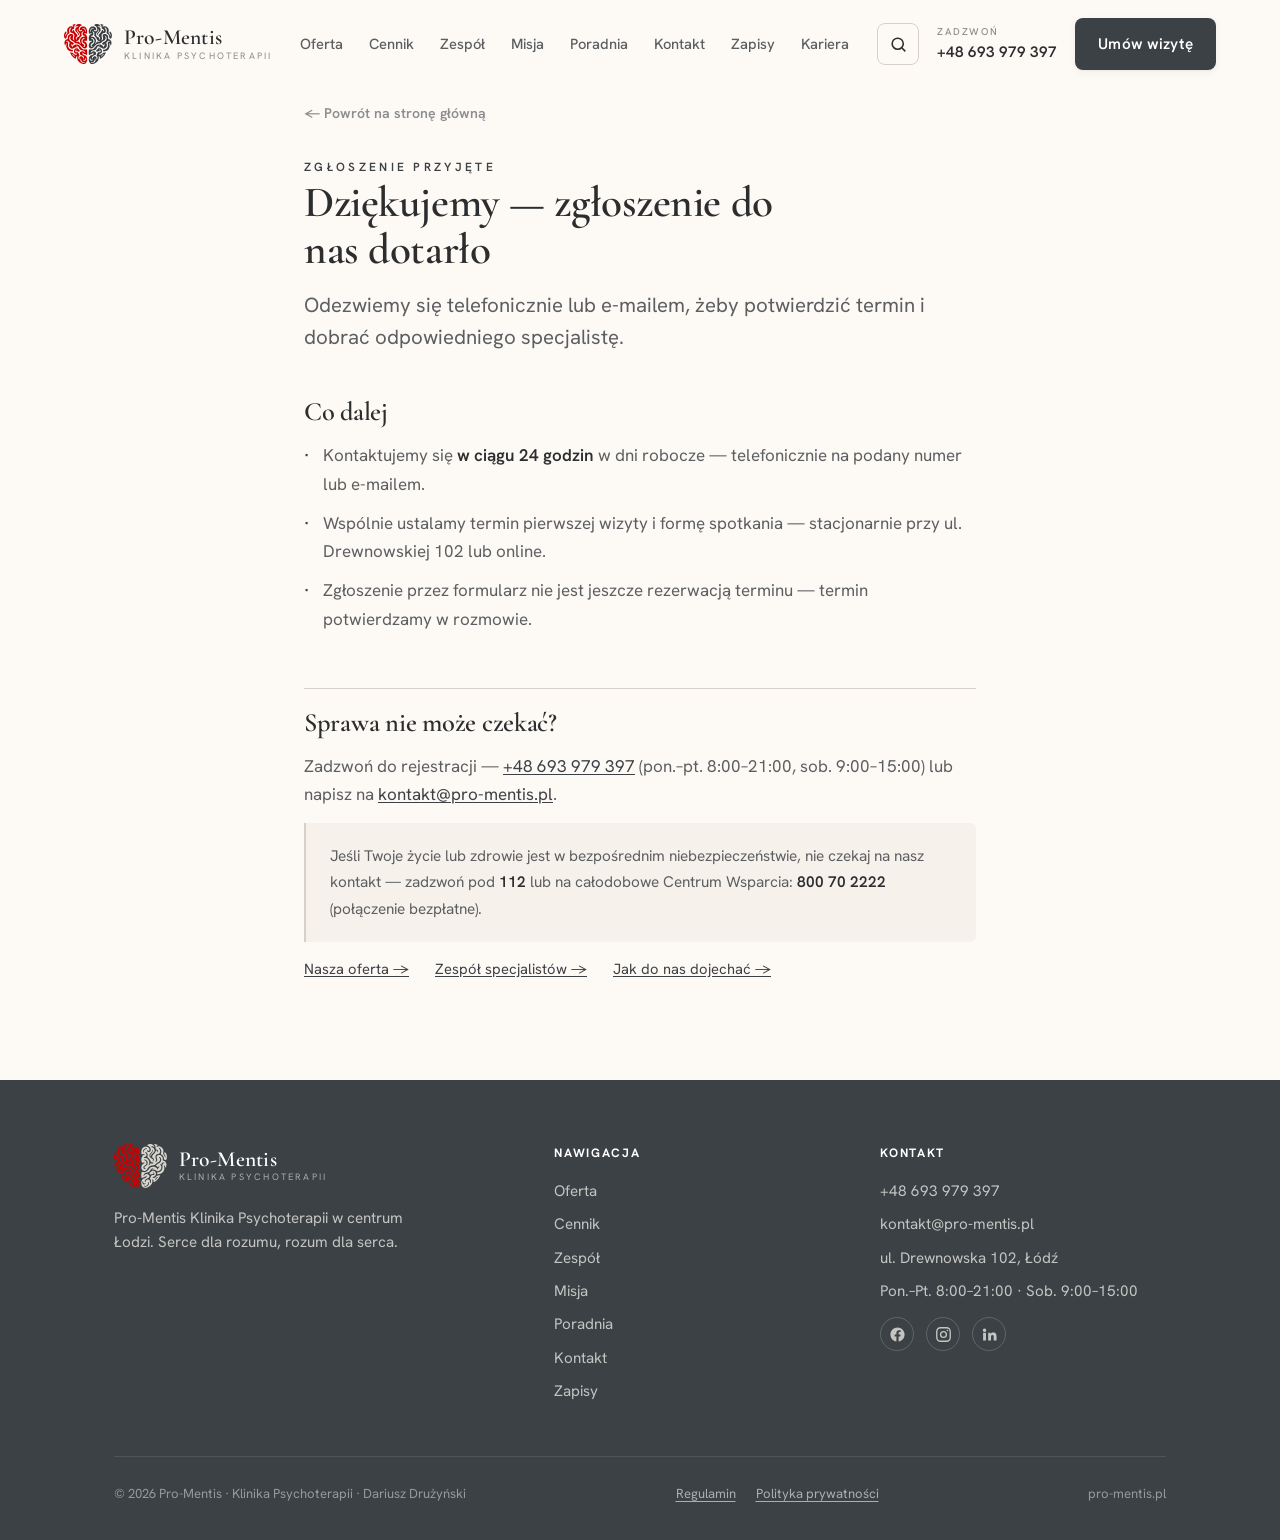
==== commit 52703886: "Runda 6 feedbacku: Olesya w zespole, wyszukiwarka, Kariera, stopka z logo - Zespół: nowa karta Olesy" ====
--- a/dziekujemy.html
+++ b/dziekujemy.html
@@ -17,8 +17,8 @@
 <link rel="preconnect" href="https://fonts.googleapis.com">
 <link rel="preconnect" href="https://fonts.gstatic.com" crossorigin>
 <link href="https://fonts.googleapis.com/css2?family=Cormorant+Garamond:ital,wght@0,500;0,600;0,700;1,500;1,600&family=Hanken+Grotesk:wght@400;500;600;700&display=swap" rel="stylesheet">
-<link rel="stylesheet" href="assets/css/styles.css">
-<link rel="stylesheet" href="assets/css/variants.css">
+<link rel="stylesheet" href="assets/css/styles.css?v=4">
+<link rel="stylesheet" href="assets/css/variants.css?v=3">
 </head>
 <body>
 
@@ -38,18 +38,22 @@
       <a href="index.html#cennik">Cennik</a>
       <a href="index.html#zespol">Zespół</a>
       <a href="index.html#misja">Misja</a>
-      <a href="index.html#dojazd">Jak dojechać</a>
+      <a href="index.html#dojazd">Poradnia</a>
       <a href="index.html#kontakt">Kontakt</a>
       <a href="index.html#zapisy">Zapisy</a>
+      <a href="kariera.html">Kariera</a>
     </div>
     <a class="nav-phone" href="tel:+48693979397">Zadzwoń: +48 693 979 397</a>
   </nav>
 
   <div class="header-cta">
+    <button class="search-toggle" type="button" data-search-open hidden aria-label="Szukaj na stronie" title="Szukaj (Ctrl+K)">
+      <svg viewBox="0 0 24 24" fill="none" stroke="currentColor" stroke-width="2" stroke-linecap="round" aria-hidden="true"><circle cx="11" cy="11" r="7"/><path d="m20 20-3.6-3.6"/></svg>
+    </button>
     <a class="phone-link" href="tel:+48693979397">
       <span class="phone-text"><small>Zadzwoń</small>+48 693 979 397</span>
     </a>
-    <a class="btn btn-primary" href="index.html#zapisy">Umów wizytę</a>
+    <a class="btn btn-primary" data-book href="index.html#zapisy">Umów wizytę</a>
     <button class="menu-toggle" type="button" aria-label="Menu nawigacji" aria-expanded="false" aria-controls="nav-main">
       <span></span><span></span><span></span>
     </button>
@@ -94,7 +98,14 @@
   <div class="wrap">
     <div class="footer-top">
       <div class="footer-brand">
-        <p>Klinika psychoterapii w centrum Łodzi. Serce dla rozumu, rozum dla serca.</p>
+        <a class="brand" href="index.html" aria-label="Pro-Mentis — strona główna">
+          <img src="assets/img/logo-heart-light.svg" alt="">
+          <span class="brand-text">
+            <b>Pro-Mentis</b>
+            <span>Klinika Psychoterapii</span>
+          </span>
+        </a>
+        <p>Pro-Mentis Klinika Psychoterapii w centrum Łodzi. Serce dla rozumu, rozum dla serca.</p>
       </div>
       <div class="footer-col">
         <h5>Nawigacja</h5>
@@ -102,7 +113,7 @@
         <a href="index.html#cennik">Cennik</a>
         <a href="index.html#zespol">Zespół</a>
         <a href="index.html#misja">Misja</a>
-        <a href="index.html#dojazd">Jak dojechać</a>
+        <a href="index.html#dojazd">Poradnia</a>
         <a href="index.html#kontakt">Kontakt</a>
         <a href="index.html#zapisy">Zapisy</a>
       </div>
@@ -112,10 +123,21 @@
         <a href="mailto:kontakt@pro-mentis.pl">kontakt@pro-mentis.pl</a>
         <a href="https://www.google.com/maps/search/?api=1&amp;query=ul.+Drewnowska+102,+Łódź" target="_blank" rel="noopener">ul. Drewnowska 102, Łódź</a>
         <p>Pon.–Pt. 8:00–21:00 · Sob. 9:00–15:00</p>
+        <div class="footer-social">
+          <a href="https://www.facebook.com/profile.php?id=61594069676782" target="_blank" rel="noopener" aria-label="Pro-Mentis na Facebooku">
+            <svg viewBox="0 0 24 24" fill="currentColor" aria-hidden="true"><path d="M22 12.06C22 6.5 17.52 2 12 2S2 6.5 2 12.06c0 5.02 3.66 9.18 8.44 9.94v-7.03H7.9v-2.91h2.54V9.85c0-2.52 1.49-3.91 3.77-3.91 1.09 0 2.24.2 2.24.2v2.46h-1.26c-1.24 0-1.63.78-1.63 1.57v1.89h2.78l-.45 2.91h-2.33V22c4.78-.76 8.44-4.92 8.44-9.94Z"/></svg>
+          </a>
+          <a href="https://www.instagram.com/klinika_pro_mentis/" target="_blank" rel="noopener" aria-label="Pro-Mentis na Instagramie">
+            <svg viewBox="0 0 24 24" fill="none" stroke="currentColor" stroke-width="1.9" stroke-linecap="round" stroke-linejoin="round" aria-hidden="true"><rect x="2.5" y="2.5" width="19" height="19" rx="5.2"/><circle cx="12" cy="12" r="4.1"/><circle cx="17.6" cy="6.4" r="1.1" fill="currentColor" stroke="none"/></svg>
+          </a>
+          <a href="https://www.linkedin.com/in/dariusz-dru%C5%BCy%C5%84ski-537254433" target="_blank" rel="noopener" aria-label="Dariusz Drużyński na LinkedIn">
+            <svg viewBox="0 0 24 24" fill="currentColor" aria-hidden="true"><path d="M4.98 3.5a2.5 2.5 0 1 1 0 5 2.5 2.5 0 0 1 0-5ZM3 9.5h4v11H3v-11Zm6.5 0h3.83v1.5h.05c.53-.95 1.83-1.95 3.77-1.95 4.03 0 4.78 2.5 4.78 5.76v5.69h-4v-5.05c0-1.2-.02-2.75-1.75-2.75-1.75 0-2.02 1.3-2.02 2.66v5.14h-4v-11Z"/></svg>
+          </a>
+        </div>
       </div>
     </div>
     <div class="footer-bottom">
-      <span>© 2026 Pro-Mentis · Klinika Psychoterapii</span>
+      <span>© 2026 Pro-Mentis · Klinika Psychoterapii · Dariusz Drużyński</span>
       <span class="footer-legal">
         <a href="regulamin.html">Regulamin</a>
         <a href="polityka-prywatnosci.html">Polityka prywatności</a>
@@ -124,6 +146,31 @@
     </div>
   </div>
 </footer>
+
+<!-- ============ WYBÓR SPOSOBU ZAPISU ============ -->
+<!--
+  Przycisk „Umów wizytę” nie prowadzi już wprost do formularza — otwiera wybór.
+  <dialog> daje natywnie Escape, pułapkę fokusa i ::backdrop, więc skrypt poniżej
+  robi tylko trzy rzeczy: podmienia linki na przyciski, otwiera i zamyka.
+  Bez JS przyciski zostają zwykłymi linkami do #zapisy, tak jak dotąd.
+-->
+<dialog class="book-dialog" id="book-choice" aria-labelledby="book-choice-title">
+  <form method="dialog" class="book-close-form">
+    <button class="book-close" type="submit" aria-label="Zamknij">&times;</button>
+  </form>
+  <h3 id="book-choice-title">Jak chcesz umówić wizytę?</h3>
+  <p class="book-lede">Obie drogi prowadzą do tego samego zespołu — wybierz wygodniejszą.</p>
+  <div class="book-opts">
+    <a class="book-opt" href="https://www.znanylekarz.pl/placowki/pro-mentis" target="_blank" rel="noopener nofollow">
+      <img src="assets/img/logo-znanylekarz.png" alt="" width="64" height="64">
+      <span><b>ZnanyLekarz</b>Wybierz wolny termin online i potwierdź od ręki.</span>
+    </a>
+    <a class="book-opt" href="index.html#zapisy">
+      <img src="assets/img/logo-heart.svg" alt="" width="64" height="64">
+      <span><b>Formularz Pro-Mentis</b>Zostaw zgłoszenie — oddzwonimy i pomożemy dobrać specjalistę.</span>
+    </a>
+  </div>
+</dialog>
 
 <!-- ============ SCRIPTS ============ -->
 <script>
@@ -161,7 +208,30 @@
   window.addEventListener('scroll', onScroll, { passive: true });
   onScroll();
 })();
+
+/* ------------------------------------------------------------------
+   Wybór sposobu zapisu — „Umów wizytę” otwiera <dialog> zamiast skakać
+   wprost do formularza. Progresywnie: gdy JS nie działa albo przeglądarka
+   nie zna <dialog>, przyciski zostają zwykłymi linkami do #zapisy.
+   ------------------------------------------------------------------ */
+(function () {
+  var dlg = document.getElementById('book-choice');
+  if (!dlg || typeof dlg.showModal !== 'function') return;
+
+  Array.prototype.forEach.call(document.querySelectorAll('[data-book]'), function (el) {
+    el.addEventListener('click', function (e) { e.preventDefault(); dlg.showModal(); });
+  });
+
+  /* Klik w tło zamyka — <dialog> sam tego nie robi. */
+  dlg.addEventListener('click', function (e) { if (e.target === dlg) dlg.close(); });
+
+  /* Wybór formularza domyka okno, żeby skok do #zapisy był widoczny. */
+  Array.prototype.forEach.call(dlg.querySelectorAll('.book-opt'), function (a) {
+    a.addEventListener('click', function () { dlg.close(); });
+  });
+})();
 </script>
+<script src="assets/js/search.js?v=1" defer></script>
 
 </body>
 </html>
--- a/assets/css/styles.css
+++ b/assets/css/styles.css
@@ -178,18 +178,36 @@
 .nav-phone { display: none; }
 
 /* ---------- HERO ---------- */
-.hero { position: relative; padding-top: clamp(120px, 17vh, 200px); padding-bottom: clamp(60px, 9vh, 120px); overflow: hidden; }
+.hero { position: relative; padding-top: clamp(104px, 14vh, 168px); padding-bottom: clamp(60px, 9vh, 120px); overflow: hidden; }
+/* Znak wodny z materiałów klienta — ten sam splot, co w tle tablicy przed wejściem.
+   Wchodzi jako maska, nie <img>: plik jest czarny przy ~5% krycia, a czerń na
+   kremowym tle zszarza całą paletę. Maska pozwala pomalować motyw na --clay
+   i zachować ciepło. Siłę reguluje opacity poniżej. */
+.hero::before {
+  content: ""; position: absolute; inset: auto 0 0 0; height: 74%;
+  background: var(--clay); opacity: 0.09; pointer-events: none; z-index: 0;
+  -webkit-mask: url(../img/tlo-splot.png) bottom center / 100% auto no-repeat;
+          mask: url(../img/tlo-splot.png) bottom center / 100% auto no-repeat;
+}
+.hero > .hero-inner, .hero > .hero-bg-heart { position: relative; z-index: 1; }
 .hero-eyebrow { display: inline-flex; align-items: center; gap: 12px; margin-bottom: 28px; }
 .hero-eyebrow .heart-mini { height: 26px; width: auto; }
 .hero-title { font-family: var(--font-display); font-weight: 600; line-height: 1.02; letter-spacing: -0.015em; color: var(--ink); }
 .hero-title .l2 { display: block; }
 .hero-title em { font-style: italic; color: var(--accent-ink); }
 .hero-lede { margin-top: 28px; max-width: 30ch; }
-.hero-actions { margin-top: 40px; display: flex; gap: 16px; flex-wrap: wrap; }
+.hero-credo { margin-top: 30px; padding-top: 22px; border-top: 1px solid var(--line); max-width: 52ch; }
+.hero-credo p { font-size: 0.95rem; color: var(--ink-soft); }
+.hero-credo p + p { margin-top: 8px; }
+.hero-actions { margin-top: 36px; display: flex; gap: 16px; flex-wrap: wrap; }
 .hero-meta { margin-top: 46px; display: flex; gap: 36px; flex-wrap: wrap; }
 .hero-meta .mi { display: flex; flex-direction: column; gap: 3px; }
 .hero-meta .mi b { font-family: var(--font-display); font-size: 1.7rem; font-weight: 600; font-variant-numeric: lining-nums; }
 .hero-meta .mi span { font-size: 0.8rem; color: var(--ink-soft); }
+.hero-meta .mi-link { padding-left: 18px; border-left: 2px solid var(--accent-line); transition: border-color .2s; }
+.hero-meta .mi-link span { text-decoration: underline; text-decoration-color: var(--line); text-underline-offset: 3px; }
+.hero-meta .mi-link:hover { border-left-color: var(--accent); }
+.hero-meta .mi-link:hover span { color: var(--accent-ink); text-decoration-color: currentColor; }
 
 /* hero art */
 .hero-art { position: relative; }
@@ -219,12 +237,12 @@
 
 /* "editorial" = oversized type, faint big heart behind */
 .hero[data-hero="editorial"] .hero-inner { position: relative; }
-.hero[data-hero="editorial"] .hero-title { font-size: clamp(3rem, 10vw, 8rem); max-width: 14ch; }
+.hero[data-hero="editorial"] .hero-title { font-size: clamp(2.8rem, 8.6vw, 6.8rem); max-width: 14ch; }
 .hero[data-hero="editorial"] .hero-title .l2 { margin-left: 1.6em; color: var(--accent-ink); }
 .hero[data-hero="editorial"] .hero-lede { max-width: 42ch; }
 .hero[data-hero="editorial"] .hero-photo { display: none; }
 .hero[data-hero="editorial"] .hero-art { position: absolute; top: -6%; right: -2%; width: min(440px, 42vw); z-index: -1; }
-.hero[data-hero="editorial"] .hero-heart { opacity: 0.12; }
+.hero[data-hero="editorial"] .hero-heart { opacity: 0.07; }
 .hero[data-hero="editorial"] .hero-bg-heart { display: none; }
 
 /* ---------- Placeholder visual ---------- */
@@ -259,8 +277,6 @@
 .offer-card .num { font-family: ui-monospace, monospace; font-size: 0.78rem; color: var(--accent-ink); letter-spacing: 0.1em; }
 .offer-card h3 { font-size: 1.5rem; }
 .offer-card p { color: var(--ink-soft); font-size: 0.98rem; }
-.offer-card .more { margin-top: auto; font-weight: 600; font-size: 0.9rem; color: var(--accent-ink); display: inline-flex; gap: 6px; align-items: center; opacity: 0; transform: translateY(4px); transition: opacity .3s, transform .3s; }
-.offer-card:hover .more { opacity: 1; transform: translateY(0); }
 /* samotny kafel w ostatnim wierszu rozciąga się na całą szerokość — inaczej siatka
    (komórki rozdzielone tłem) kończy się pustym prostokątem */
 .offer-grid > .offer-card:last-child:nth-child(3n + 1) { grid-column: 1 / -1; }
@@ -281,6 +297,10 @@
 .member-detailed .portrait img { border-radius: 8px 8px 0 0; object-position: center 20%; }
 .member-detailed h3 { margin-top: 20px; font-size: 1.45rem; }
 .member-detailed .role { line-height: 1.5; }
+/* Rola z pięcioma członami nie mieści się w jednym łańcuchu kropek przy
+   uppercase 0.82rem — .role-stacked łamie ją na osobne wiersze. */
+.role-stacked span { display: block; }
+.role-stacked span + span { margin-top: 2px; }
 .member-quote { margin: 18px 0 0; padding: 14px 18px; border-left: 2px solid var(--accent-line); background: var(--bg); border-radius: 0 6px 6px 0; font-family: var(--font-display); font-style: italic; font-size: 1.02rem; color: var(--ink-soft); }
 .member-quote::before { content: "„"; }
 .member-quote::after { content: "”"; }
@@ -304,6 +324,14 @@
 .member-hours li span { color: var(--ink-soft); }
 .member-hours li b { font-weight: 600; color: var(--ink); font-variant-numeric: lining-nums; white-space: nowrap; }
 .member-hours .member-hours-none { margin-top: 10px; font-size: 0.86rem; font-style: italic; color: var(--ink-soft); }
+.member-zl {
+  display: inline-flex; align-items: center; gap: 8px; margin-top: 13px;
+  font-size: 0.84rem; font-weight: 600; color: var(--accent-ink);
+  text-decoration: underline; text-decoration-color: var(--accent-line); text-underline-offset: 3px;
+  transition: color .2s, text-decoration-color .2s;
+}
+.member-zl img { width: 18px; height: 18px; border-radius: 4px; flex: none; }
+.member-zl:hover { color: var(--ink); text-decoration-color: currentColor; }
 
 /* „Pełny profil” — rozwijana część karty */
 /* auto = przyklejone do dołu karty, żeby przyciski w wierszu były w jednej linii */
@@ -327,9 +355,13 @@
 .member-more-body { margin-top: 20px; }
 .member-more-body > p:first-child { margin-top: 0; }
 
-/* przy 3 kolumnach: samotna karta w ostatnim rzędzie ląduje na środku, nie z lewej */
+/* przy 3 kolumnach ostatni rząd ląduje na środku, nie z lewej: siatka ma 6 ścieżek,
+   karta zajmuje 2, więc samotną kartę i parę kart da się przesunąć o pół karty */
 @media (min-width: 1081px) {
-  .team-grid.profiles > .member:last-child:nth-child(3n + 1) { grid-column: 2; }
+  .team-grid.profiles { grid-template-columns: repeat(6, minmax(0, 1fr)); }
+  .team-grid.profiles > .member { grid-column: span 2; }
+  .team-grid.profiles > .member:last-child:nth-child(3n + 1) { grid-column: 3 / span 2; }
+  .team-grid.profiles > .member:nth-last-child(2):nth-child(3n + 1) { grid-column: 2 / span 2; }
 }
 @media (max-width: 1080px) and (min-width: 781px) {
   .team-grid.profiles { grid-template-columns: repeat(2, minmax(0, 1fr)); }
@@ -342,6 +374,146 @@
 .team-note { margin-top: 40px; padding: 22px 26px; border-left: 2px solid var(--accent-line); background: var(--surface); border-radius: 0 6px 6px 0; color: var(--ink-soft); font-size: 0.95rem; max-width: 620px; }
 
 /* ---------- Misja ---------- */
+/* ---------- Panel „obszar → specjaliści” pod selectem ---------- */
+.field-help {
+  margin-top: 10px; padding: 11px 14px; font-size: 0.87rem; line-height: 1.6;
+  color: var(--ink-soft); background: var(--accent-tint);
+  border-left: 2px solid var(--accent-line); border-radius: 0 5px 5px 0;
+}
+.field-help a { color: var(--accent-ink); font-weight: 600; text-decoration: underline; text-underline-offset: 2px; }
+.field-help a:hover { color: var(--ink); }
+.field-help-note { display: block; margin-top: 6px; font-size: 0.82rem; color: var(--ink-faint); }
+/* karty zespołu jako cel skoku — nagłówek strony jest przyklejony */
+.member-detailed[id] { scroll-margin-top: 96px; }
+
+/* ---------- Wybór sposobu zapisu (dialog) ---------- */
+.book-dialog {
+  width: min(560px, calc(100vw - 32px)); padding: clamp(22px, 4vw, 32px);
+  margin: auto;                       /* globalny reset zeruje margin — <dialog> centruje się przez auto */
+  border: 1px solid var(--line); border-radius: 10px;
+  background: var(--bg); color: var(--ink); box-shadow: var(--shadow-lg);
+}
+.book-dialog::backdrop { background: rgba(43,45,47,.55); }
+.book-close-form { display: flex; justify-content: flex-end; margin: -8px -6px 0 0; }
+.book-close {
+  border: 0; background: none; cursor: pointer; line-height: 1;
+  font-size: 1.7rem; color: var(--ink-faint); padding: 4px 8px; border-radius: 4px;
+}
+.book-close:hover { color: var(--ink); background: var(--surface-2); }
+.book-dialog h3 { font-family: var(--font-display); font-size: clamp(1.4rem, 3.4vw, 1.8rem); font-weight: 600; letter-spacing: -0.01em; }
+.book-lede { margin-top: 6px; font-size: 0.92rem; color: var(--ink-soft); }
+.book-opts { margin-top: 20px; display: grid; gap: 12px; }
+.book-opt {
+  display: flex; align-items: center; gap: 16px; padding: 16px 18px;
+  border: 1px solid var(--line); border-radius: 8px; background: var(--surface);
+  transition: border-color .2s, background .2s, transform .2s;
+}
+.book-opt:hover { border-color: var(--accent-line); background: var(--accent-tint); transform: translateY(-1px); }
+.book-opt img { width: 38px; height: 38px; flex: 0 0 auto; object-fit: contain; }
+.book-opt span { display: flex; flex-direction: column; gap: 3px; font-size: 0.88rem; color: var(--ink-soft); }
+.book-opt b { font-size: 1.02rem; font-weight: 600; color: var(--ink); }
+
+/* ---------- Wyszukiwarka (lupka w nagłówku, okno z assets/js/search.js) ---------- */
+.search-toggle {
+  display: inline-flex; align-items: center; justify-content: center; flex: none;
+  width: 42px; height: 42px; padding: 0; border: 1px solid var(--line); border-radius: 8px;
+  color: var(--ink); background: transparent; transition: border-color .2s, background .2s;
+}
+.search-toggle[hidden] { display: none; }
+.search-toggle svg { width: 19px; height: 19px; }
+.search-toggle:hover { border-color: var(--accent-line); background: var(--accent-tint); }
+.nav-search { display: none; }
+@media (max-width: 400px) {
+  .header-cta .search-toggle { display: none; }
+  .nav-search {
+    display: block; width: 100%; text-align: left; padding: 13px var(--pad);
+    font-size: 1rem; font-weight: 500; color: var(--ink);
+  }
+  .nav-search:hover { background: var(--accent-tint); color: var(--accent-ink); }
+}
+.search-dialog {
+  width: min(640px, calc(100vw - 24px)); max-height: min(78vh, 680px);
+  margin: max(8vh, 16px) auto auto; padding: 0;
+  border: 1px solid var(--line); border-radius: 12px;
+  background: var(--bg); color: var(--ink); box-shadow: var(--shadow-lg);
+  overflow: hidden; flex-direction: column;
+}
+.search-dialog[open] { display: flex; }
+.search-dialog::backdrop { background: rgba(43,45,47,.55); }
+.search-bar { display: flex; align-items: center; gap: 10px; padding: 12px 12px 12px 18px; border-bottom: 1px solid var(--line); }
+.search-ic { width: 20px; height: 20px; flex: none; color: var(--ink-faint); }
+.search-input {
+  flex: 1 1 auto; min-width: 0; border: 0; background: none; padding: 8px 0;
+  font: inherit; font-size: 1.05rem; color: var(--ink);
+}
+.search-input:focus { outline: none; }
+.search-input::-webkit-search-cancel-button { display: none; }
+.search-close { font-size: 1.6rem; line-height: 1; color: var(--ink-faint); padding: 4px 9px; border-radius: 6px; }
+.search-close:hover { color: var(--ink); background: var(--surface-2); }
+.search-status { padding: 12px 20px 4px; font-size: 0.72rem; font-weight: 700; letter-spacing: 0.14em; text-transform: uppercase; color: var(--ink-faint); }
+.search-results { list-style: none; margin: 0; padding: 4px 8px 10px; overflow-y: auto; }
+.search-results a { display: flex; flex-direction: column; gap: 2px; padding: 11px 12px; border-radius: 8px; transition: background .15s; }
+.search-results a:hover, .search-results li.is-active a { background: var(--accent-tint); }
+.sr-cat { font-size: 0.68rem; font-weight: 700; letter-spacing: 0.1em; text-transform: uppercase; color: var(--ink-faint); }
+.sr-title { font-family: var(--font-display); font-size: 1.15rem; font-weight: 600; line-height: 1.25; color: var(--ink); }
+.sr-text { font-size: 0.86rem; line-height: 1.5; color: var(--ink-soft); }
+.search-results mark { background: color-mix(in oklab, var(--red) 16%, var(--bg)); color: inherit; border-radius: 2px; padding: 0 1px; }
+/* cel skoku z wyszukiwarki — krótkie podświetlenie, żeby było widać, dokąd trafiło */
+.search-hit { animation: search-hit 2.4s ease; }
+@keyframes search-hit { 0%, 35% { box-shadow: 0 0 0 3px var(--accent-line), 0 0 0 9px var(--accent-tint); } 100% { box-shadow: 0 0 0 0 transparent; } }
+@media (prefers-reduced-motion: reduce) { .search-hit { animation: none; } }
+
+/* ---------- Kariera ---------- */
+.career { padding-block: clamp(60px, 9vh, 110px); }
+.career .legal-back { display: inline-block; margin-bottom: clamp(24px, 4vw, 40px); }
+.job-list { margin-top: clamp(28px, 4vw, 44px); display: flex; flex-direction: column; gap: 20px; }
+.job-empty {
+  padding: 24px 26px; border: 1px dashed var(--line); border-radius: 8px;
+  background: var(--surface); color: var(--ink-soft); font-size: 0.96rem; max-width: 62ch;
+}
+.job { padding: 26px 28px; border: 1px solid var(--accent-line); border-radius: 8px; background: var(--surface); }
+.job-head { display: flex; align-items: baseline; justify-content: space-between; gap: 14px; flex-wrap: wrap; }
+.job-head h3 { font-family: var(--font-display); font-size: 1.35rem; font-weight: 600; }
+.job-tags { display: flex; gap: 8px; flex-wrap: wrap; }
+.job h4 {
+  margin-top: 20px; font-size: 0.78rem; font-weight: 700; letter-spacing: 0.06em;
+  text-transform: uppercase; color: var(--accent-ink);
+  padding-bottom: 8px; border-bottom: 1px solid var(--accent-line);
+}
+.job ul { list-style: none; margin: 12px 0 0; padding: 0; }
+.job li { position: relative; padding-left: 18px; margin-top: 9px; font-size: 0.93rem; color: var(--ink-soft); }
+.job li::before { content: "\2022"; position: absolute; left: 2px; color: var(--accent-ink); }
+.job-apply { margin-top: 24px; }
+.job-lede { margin-top: 14px; font-size: 1rem; color: var(--ink); }
+.job > p:not(.job-apply):not(.job-lede) { margin-top: 12px; font-size: 0.95rem; color: var(--ink-soft); }
+.job-section-head { margin: clamp(48px, 7vw, 80px) 0 0; scroll-margin-top: 96px; }
+.job[id] { scroll-margin-top: 96px; }
+.job-prices { margin-top: 12px; border: 1px solid var(--line); border-radius: 8px; background: var(--bg); overflow: hidden; }
+.job-prices .price-row { padding: 15px 20px; }
+.job-prices h5 { font-family: var(--font-display); font-size: 1.2rem; font-weight: 600; line-height: 1.25; color: var(--ink); }
+.job-prices .price-amount { font-size: 1.4rem; }
+.job-apply-row { display: flex; flex-wrap: wrap; gap: 12px; }
+@media (max-width: 620px) { .job { padding: 22px 20px; } .job-apply-row .btn { white-space: normal; } }
+/* .legal-body a nie sięga tej sekcji — Kariera potrzebuje własnej reguły */
+.career a:not(.btn):not(.legal-back) { color: var(--accent-ink); text-decoration: underline; text-underline-offset: 2px; overflow-wrap: anywhere; }
+.career a:not(.btn):not(.legal-back):hover { color: var(--ink); }
+
+/* ---------- Partner szkoleniowy ---------- */
+.partner {
+  margin-top: clamp(38px, 5vw, 56px); display: flex; align-items: center;
+  gap: clamp(18px, 3vw, 30px); flex-wrap: wrap;
+  padding: 20px clamp(20px, 3vw, 28px); background: var(--surface);
+  border: 1px solid var(--line); border-radius: 8px;
+}
+.partner-mark { flex: 0 0 auto; background: #fff; border-radius: 6px; padding: 10px; line-height: 0; }
+.partner-mark img { width: 92px; height: auto; display: block; border-radius: 3px; }
+.partner-body { flex: 1 1 260px; }
+.partner-body h4 {
+  font-size: 0.76rem; font-weight: 700; letter-spacing: 0.14em;
+  text-transform: uppercase; color: var(--accent-ink);
+}
+.partner-body p { margin-top: 7px; font-size: 0.93rem; color: var(--ink-soft); max-width: 58ch; }
+
 .mission { background: var(--charcoal); color: #f3f1ee; position: relative; overflow: hidden; }
 .mission .eyebrow { color: color-mix(in oklab, var(--red) 75%, #fff); }
 .mission .wrap { position: relative; z-index: 1; }
@@ -351,6 +523,10 @@
 .mission-body .mb h4 { font-size: 1.15rem; color: #fff; font-family: var(--font-body); font-weight: 700; }
 .mission-body .mb p { color: rgba(243,241,238,.7); font-size: 0.95rem; margin-top: 8px; }
 .mission-heart { position: absolute; right: -60px; bottom: -60px; width: 360px; opacity: 0.08; z-index: 0; }
+.mission-text { margin-top: clamp(26px, 3vw, 34px); max-width: 62ch; }
+.mission-text p { color: rgba(243,241,238,.78); font-size: 0.96rem; line-height: 1.72; }
+.mission-text p + p { margin-top: 14px; }
+.mission-text .ask { margin-top: 22px; font-family: var(--font-display); font-style: italic; font-size: clamp(1.15rem, 2.2vw, 1.45rem); color: #f3f1ee; }
 .mission-photo { margin-top: clamp(32px, 4vw, 44px); max-width: 460px; }
 .mission-photo img { width: 100%; height: auto; border-radius: 8px; box-shadow: var(--shadow-lg); }
 .mission-photo figcaption {
@@ -375,7 +551,17 @@
   letter-spacing: 0.12em; text-transform: uppercase; color: var(--ink-faint);
 }
 
-.locate-photos { margin-top: clamp(26px, 3.4vw, 40px); display: grid; grid-template-columns: 2fr 1fr; gap: 18px; }
+.locate-photos { margin-top: clamp(26px, 3.4vw, 40px); display: grid; grid-template-columns: repeat(2, minmax(0, 1fr)); gap: 18px; }
+.locate-photos img { aspect-ratio: 4/3; object-fit: cover; }
+/* Galeria wnętrz — pierwsze zdjęcie na całą szerokość, reszta w siatce */
+.locate-rooms > figure:first-child { grid-column: 1 / -1; }
+/* Galeria orientacyjna ma trzy kafle — w siatce 2-kolumnowej trzeci zostałby sam */
+.locate-outside { grid-template-columns: repeat(3, minmax(0, 1fr)); }
+.locate-rooms > figure:first-child img { aspect-ratio: 16/7; }
+.locate-subhead {
+  margin-top: clamp(38px, 5vw, 60px); font-family: var(--font-display);
+  font-weight: 600; font-size: clamp(1.4rem, 3vw, 1.9rem); letter-spacing: -0.01em;
+}
 .locate-photos figure { margin: 0; }
 .locate-photos img { width: 100%; height: auto; display: block; border-radius: 10px; box-shadow: var(--shadow-sm); }
 .locate-photos figcaption { margin-top: 10px; font-family: var(--font-body); font-size: 0.86rem; line-height: 1.5; color: var(--ink-faint); }
@@ -389,7 +575,15 @@
   border: 1px solid var(--line); display: grid; place-items: center; padding: 40px; }
 /* .widget-ph trzyma pozycję w siatce (i w wariantach układu z variants.css);
    .widget-live zdejmuje z niego wygląd zaślepki, bo w środku jest już widżet */
-.widget-ph.widget-live { min-height: 0; padding: 0; border: 0; background: none; display: block; max-width: 420px; }
+.widget-ph.widget-live { min-height: 0; padding: 0; border: 0; background: none; display: block; max-width: 480px; }
+.widget-head { font-family: var(--font-display); font-size: 1.3rem; font-weight: 600; margin-bottom: 14px; }
+.widget-head-sub { margin-top: 40px; }
+.widget-head-sub small { display: block; margin-top: 4px; font-family: var(--font-body); font-size: 0.74rem; font-weight: 600; letter-spacing: 0.14em; text-transform: uppercase; color: var(--ink-faint); }
+.widget-ph.widget-live .zl-url {
+  display: inline-flex; align-items: center; gap: 8px;
+  font-family: var(--font-body); font-size: 0.94rem; font-weight: 600;
+  color: var(--accent-ink); text-decoration: underline; text-underline-offset: 3px;
+}
 .widget-ph.widget-live iframe { display: block; max-width: 100%; }
 .widget-note { margin-top: 16px; font-family: var(--font-body); font-size: 0.86rem; line-height: 1.55; color: var(--ink-faint); }
 .widget-note a { color: var(--accent-ink); text-decoration: underline; text-underline-offset: 2px; }
@@ -426,7 +620,6 @@
 a.tag-link:hover { color: var(--accent-ink); border-color: var(--accent-line); background: var(--accent-tint); }
 a.tag-link:focus-visible { outline: 2px solid var(--accent); outline-offset: 2px; }
 /* kanał zapisu jeszcze nieuruchomiony — chip informacyjny, nieklikalny */
-.tag-soon { border-style: dashed; color: var(--ink-faint); cursor: default; }
 
 .price-legend { max-width: 860px; margin-bottom: clamp(28px, 4vw, 40px); }
 .price-legend .eyebrow { display: block; margin-bottom: 14px; }
@@ -437,8 +630,6 @@
 .price-legend a { color: var(--accent-ink); text-decoration: underline; text-underline-offset: 2px; }
 .price-legend a.tag-link { color: var(--ink-soft); text-decoration: none; }
 .price-legend a.tag-link:hover { color: var(--accent-ink); }
-.price-legend-soon { margin-top: 14px; font-size: 0.88rem; font-style: italic; color: var(--ink-faint); }
-.price-legend-soon b { font-style: normal; font-weight: 600; color: var(--ink-soft); }
 
 .price-groups { max-width: 860px; display: flex; flex-direction: column; gap: 26px; }
 .price-group { border: 1px solid var(--line); border-radius: 10px; overflow: hidden; background: var(--bg); box-shadow: var(--shadow-sm); }
@@ -459,12 +650,14 @@
 .price-amount { font-family: var(--font-display); font-size: 1.6rem; font-weight: 600; color: var(--accent-ink); white-space: nowrap; text-align: right; font-variant-numeric: lining-nums; }
 .price-amount small { display: block; margin-top: 3px; font-family: var(--font-body); font-size: 0.7rem; font-weight: 500; letter-spacing: 0.03em; color: var(--ink-faint); }
 .price-amount.price-free { font-size: 1.15rem; font-style: italic; color: var(--ink-soft); }
+.price-row-free { background: var(--accent-tint); }
+.price-row-free .price-amount.price-free { color: var(--accent-ink); font-weight: 600; }
 
 .price-note { margin-top: 28px; max-width: 860px; padding: 18px 22px; border-left: 2px solid var(--accent-line); background: var(--surface); border-radius: 0 6px 6px 0; color: var(--ink-soft); font-size: 0.98rem; }
 .price-note b { color: var(--ink); font-weight: 600; }
 
 /* ---------- Godziny przyjęć (tabela zbiorcza) ---------- */
-.hours { margin-top: clamp(44px, 6vw, 72px); }
+.hours { margin-top: clamp(44px, 6vw, 72px); scroll-margin-top: 96px; }
 .hours h3 { font-size: clamp(1.5rem, 2.6vw, 1.9rem); }
 .hours-lede { margin-top: 8px; color: var(--ink-soft); font-size: 0.95rem; }
 .table-scroll { margin-top: 22px; overflow-x: auto; border: 1px solid var(--line); border-radius: 10px; background: var(--bg); box-shadow: var(--shadow-sm); }
@@ -507,6 +700,22 @@
 .signup-form .consent a { color: var(--accent-ink); text-decoration: underline; text-underline-offset: 2px; }
 .signup-form .btn { align-self: flex-start; }
 .signup-form .form-hint { font-size: 0.85rem; color: var(--ink-faint); }
+.free-consult {
+  max-width: 640px; margin-bottom: clamp(26px, 4vw, 36px);
+  display: flex; gap: 18px; align-items: flex-start;
+  padding: 20px 22px; background: var(--bg); border: 1px solid var(--accent-line);
+  border-left: 3px solid var(--accent); border-radius: 0 8px 8px 0; box-shadow: var(--shadow-sm);
+  scroll-margin-top: 96px;
+}
+.free-consult-badge {
+  flex: none; margin-top: 3px; padding: 4px 10px; border-radius: 100px;
+  background: var(--accent); color: #fff;
+  font-size: 0.66rem; font-weight: 700; letter-spacing: 0.1em; text-transform: uppercase; white-space: nowrap;
+}
+.free-consult h3 { font-size: 1.35rem; line-height: 1.2; }
+.free-consult p { margin-top: 6px; font-size: 0.93rem; color: var(--ink-soft); }
+.free-consult a { color: var(--accent-ink); font-weight: 600; text-decoration: underline; text-underline-offset: 2px; }
+@media (max-width: 620px) { .free-consult { flex-direction: column; gap: 10px; } }
 
 /* clickable address affordance */
 .ci-row a.big:hover { color: var(--accent-ink); }
@@ -517,19 +726,36 @@
 .site-footer { background: var(--charcoal); color: rgba(243,241,238,.75); padding-block: 64px 36px; }
 .footer-top { display: grid; grid-template-columns: 1.4fr 1fr 1fr; gap: 40px; padding-bottom: 44px; border-bottom: 1px solid rgba(255,255,255,.1); }
 .footer-brand p { max-width: 34ch; font-size: 0.95rem; line-height: 1.6; }
+.footer-brand .brand { display: inline-flex; margin-bottom: 18px; }
+.footer-brand .brand img { height: 44px; }
+.footer-brand .brand-text b { color: #fff; }
+.footer-brand .brand-text span { color: rgba(243,241,238,.6); }
 .footer-col h5 { color: #fff; font-family: var(--font-body); font-size: 0.76rem; font-weight: 700; letter-spacing: 0.14em; text-transform: uppercase; margin-bottom: 16px; }
 .footer-col a, .footer-col p { display: block; font-size: 0.95rem; color: rgba(243,241,238,.75); margin-bottom: 9px; transition: color .2s; }
 .footer-col a:hover { color: #fff; }
+.footer-social { display: flex; gap: 12px; margin-top: 14px; }
+.footer-social a {
+  display: inline-flex; align-items: center; justify-content: center;
+  width: 34px; height: 34px; margin: 0; border-radius: 50%;
+  border: 1px solid rgba(255,255,255,.18); color: rgba(243,241,238,.75);
+  transition: color .2s, border-color .2s, background .2s;
+}
+.footer-social a:hover { color: #fff; border-color: rgba(255,255,255,.5); background: rgba(255,255,255,.07); }
+.footer-social svg { width: 17px; height: 17px; display: block; }
 .footer-bottom { display: flex; justify-content: space-between; gap: 12px 26px; flex-wrap: wrap; padding-top: 26px; font-size: 0.82rem; color: rgba(243,241,238,.5); }
 .footer-legal { display: flex; gap: 20px; flex-wrap: wrap; }
 .footer-bottom a { color: rgba(243,241,238,.62); text-decoration: underline; text-underline-offset: 3px; transition: color .2s; }
 .footer-bottom a:hover { color: #fff; }
 .form-hint a { color: var(--accent-ink); text-decoration: underline; text-underline-offset: 2px; }
 
-/* ---------- Reveal on scroll ---------- */
-.reveal { opacity: 0; transform: translateY(22px); transition: opacity .8s cubic-bezier(.2,.7,.3,1), transform .8s cubic-bezier(.2,.7,.3,1); }
-.reveal.in { opacity: 1; transform: none; }
-@media (prefers-reduced-motion: reduce) { .reveal { opacity: 1; transform: none; transition: none; } }
+/* ---------- Reveal on scroll ----------
+   Treść jest domyślnie widoczna. Stan ukryty (opacity: 0) włącza dopiero
+   skrypt z <head>, dodając klasę .js-anim do <html>. Dzięki temu przy
+   wyłączonym, zablokowanym lub błędnie wczytanym JS strona renderuje się
+   w całości, zamiast zostawać niewidoczna. */
+.reveal { opacity: 1; transform: none; }
+html.js-anim .reveal { opacity: 0; transform: translateY(22px); transition: opacity .8s cubic-bezier(.2,.7,.3,1), transform .8s cubic-bezier(.2,.7,.3,1); }
+html.js-anim .reveal.in { opacity: 1; transform: none; }
 
 /* ---------- Strony prawne: regulamin.html, polityka-prywatnosci.html ---------- */
 .legal .wrap { max-width: 800px; }
@@ -604,6 +830,7 @@
   .mission-body { grid-template-columns: 1fr; gap: 22px; }
   .locate-grid, .contact-grid { grid-template-columns: 1fr; }
   .locate-photos { grid-template-columns: 1fr; }
+  .locate-rooms > figure:first-child img { aspect-ratio: 4/3; }
   .footer-top { grid-template-columns: 1fr 1fr; }
   .hero[data-hero="split"] .hero-inner { grid-template-columns: 1fr; }
   .hero[data-hero="split"] .hero-art { display: none; }
@@ -623,6 +850,8 @@
   .brand-text b { font-size: 1.12rem; }
   .brand-text span { font-size: 0.48rem; letter-spacing: 0.08em; }
   .header-cta .btn { padding: 0.62em 0.95em; font-size: 0.84rem; }
+  .header-cta { gap: 8px; }
+  .search-toggle, .menu-toggle { width: 38px; height: 38px; }
   .hero[data-hero="centered"] .hero-title .l2,
   .hero[data-hero="editorial"] .hero-title .l2 { margin-left: 0; }
 
--- a/assets/css/variants.css
+++ b/assets/css/variants.css
@@ -37,18 +37,33 @@
 /* ───────────────────────────────────────────────────────────
    GLOBALNE: przejścia / animacje wejścia
    ─────────────────────────────────────────────────────────── */
-.reveal {
+/* Warianty animacji obowiązują tylko wtedy, gdy skrypt włączył .js-anim —
+   inaczej stan startowy (przesunięcie, skala, blur) zostałby na stałe. */
+html.js-anim .reveal {
   transition: opacity .8s cubic-bezier(.2,.7,.3,1),
               transform .8s cubic-bezier(.2,.7,.3,1),
               filter .8s ease !important;
 }
-html[data-anim="none"]  .reveal { opacity: 1; transform: none; filter: none; transition: none !important; }
-html[data-anim="fade"]  .reveal { transform: none; filter: none; }
-html[data-anim="rise"]  .reveal { transform: translateY(30px); filter: none; }
-html[data-anim="slide"] .reveal { transform: translateX(-40px); filter: none; }
-html[data-anim="scale"] .reveal { transform: scale(.92); transform-origin: center; filter: none; }
-html[data-anim="blur"]  .reveal { transform: translateY(12px); filter: blur(12px); }
+html.js-anim[data-anim="none"]  .reveal { opacity: 1; transform: none; filter: none; transition: none !important; }
+html.js-anim[data-anim="fade"]  .reveal { transform: none; filter: none; }
+html.js-anim[data-anim="rise"]  .reveal { transform: translateY(30px); filter: none; }
+html.js-anim[data-anim="slide"] .reveal { transform: translateX(-40px); filter: none; }
+html.js-anim[data-anim="scale"] .reveal { transform: scale(.92); transform-origin: center; filter: none; }
+html.js-anim[data-anim="blur"]  .reveal { transform: translateY(12px); filter: blur(12px); }
 .reveal.in { opacity: 1 !important; transform: none !important; filter: none !important; }
+
+/* Ostateczny reset dla „ogranicz ruch" — musi być tu (ostatni arkusz)
+   i z !important, żeby wygrać z regułami html[data-anim="..."] powyżej.
+   Bez tego cała treść zostawała np. na stałe pomniejszona do scale(.92). */
+@media (prefers-reduced-motion: reduce) {
+  .reveal,
+  html.js-anim .reveal {
+    opacity: 1 !important;
+    transform: none !important;
+    filter: none !important;
+    transition: none !important;
+  }
+}
 
 /* ═══════════════════════════════════════════════════════════
    HERO — 4. układ: BANNER (serce jako wielki znak wodny)
@@ -126,8 +141,13 @@
 #misja[data-layout="split"] .wrap { display: grid; grid-template-columns: 1.1fr 1fr; column-gap: 64px; align-items: start; }
 #misja[data-layout="split"] .eyebrow { grid-column: 1; grid-row: 1; }
 #misja[data-layout="split"] .mission-quote { grid-column: 1; grid-row: 2; margin-top: 18px; max-width: none; }
-#misja[data-layout="split"] .mission-body { grid-column: 2; grid-row: 1 / 4; grid-template-columns: 1fr; gap: 26px; margin-top: 0; align-self: center; }
-#misja[data-layout="split"] .mission-photo { grid-column: 1; grid-row: 3; }
+/* Górny pas: cytat po lewej, trzy wartości po prawej — wyrównane do siebie.
+   Dolny pas: rozwinięty opis po lewej, zdjęcie wnętrza po prawej.
+   Zanim doszedł .mission-text, .mission-body spinało całą wysokość sekcji i przy
+   długim tekście centrowało się w pustce — stąd podział na dwa pasy. */
+#misja[data-layout="split"] .mission-body  { grid-column: 2; grid-row: 1 / 3; grid-template-columns: 1fr; gap: 26px; margin-top: 0; align-self: center; }
+#misja[data-layout="split"] .mission-text  { grid-column: 1; grid-row: 3; }
+#misja[data-layout="split"] .mission-photo { grid-column: 2; grid-row: 3; align-self: start; margin-top: 0; max-width: none; }
 
 /* centered — wielki cytat na środku */
 #misja[data-layout="centered"] .wrap { text-align: center; max-width: 980px; }
@@ -192,6 +212,7 @@
   #misja[data-layout="split"] .mission-body { grid-column: 1; grid-row: auto; }
   #misja[data-layout="split"] .eyebrow { grid-row: auto; }
   #misja[data-layout="split"] .mission-quote { grid-row: auto; }
+  #misja[data-layout="split"] .mission-text  { grid-column: 1; grid-row: auto; }
   #misja[data-layout="split"] .mission-photo { grid-column: 1; grid-row: auto; }
 
   #dojazd[data-layout="map-top"] .locate-card,
